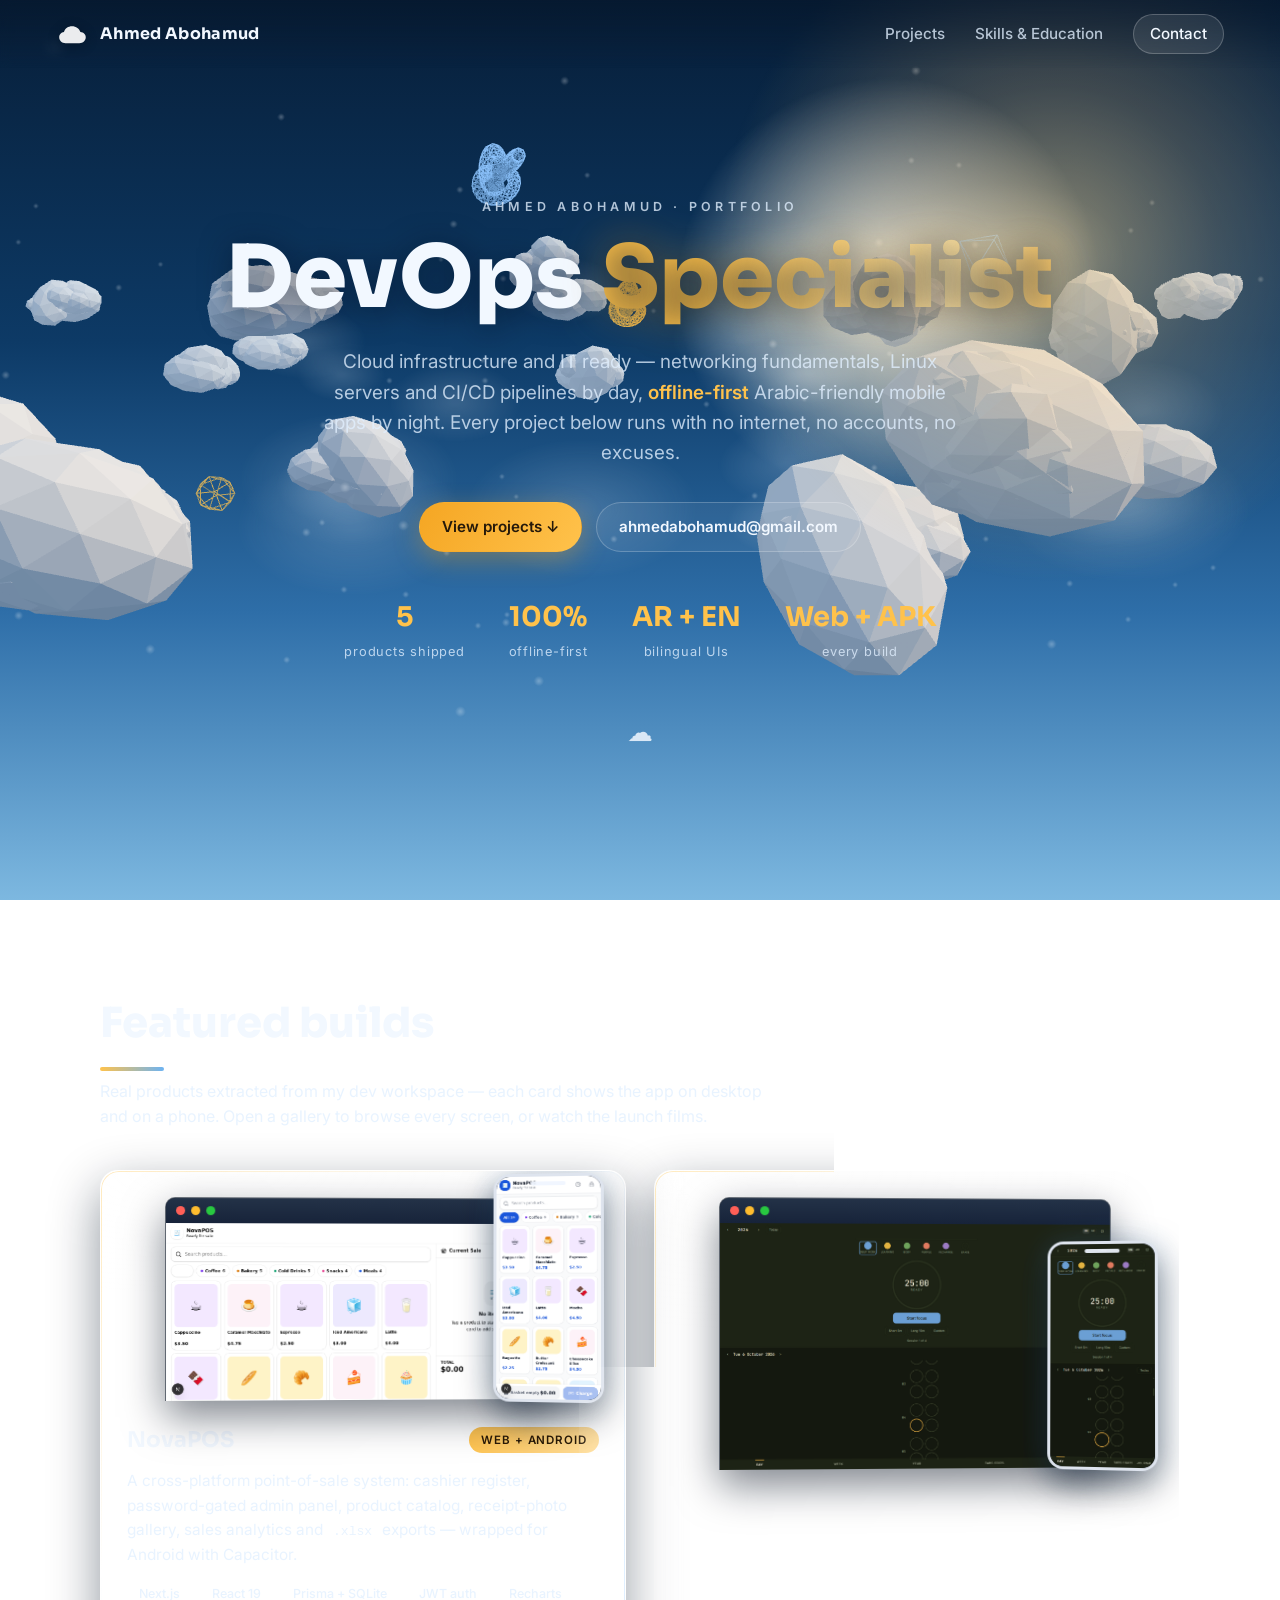
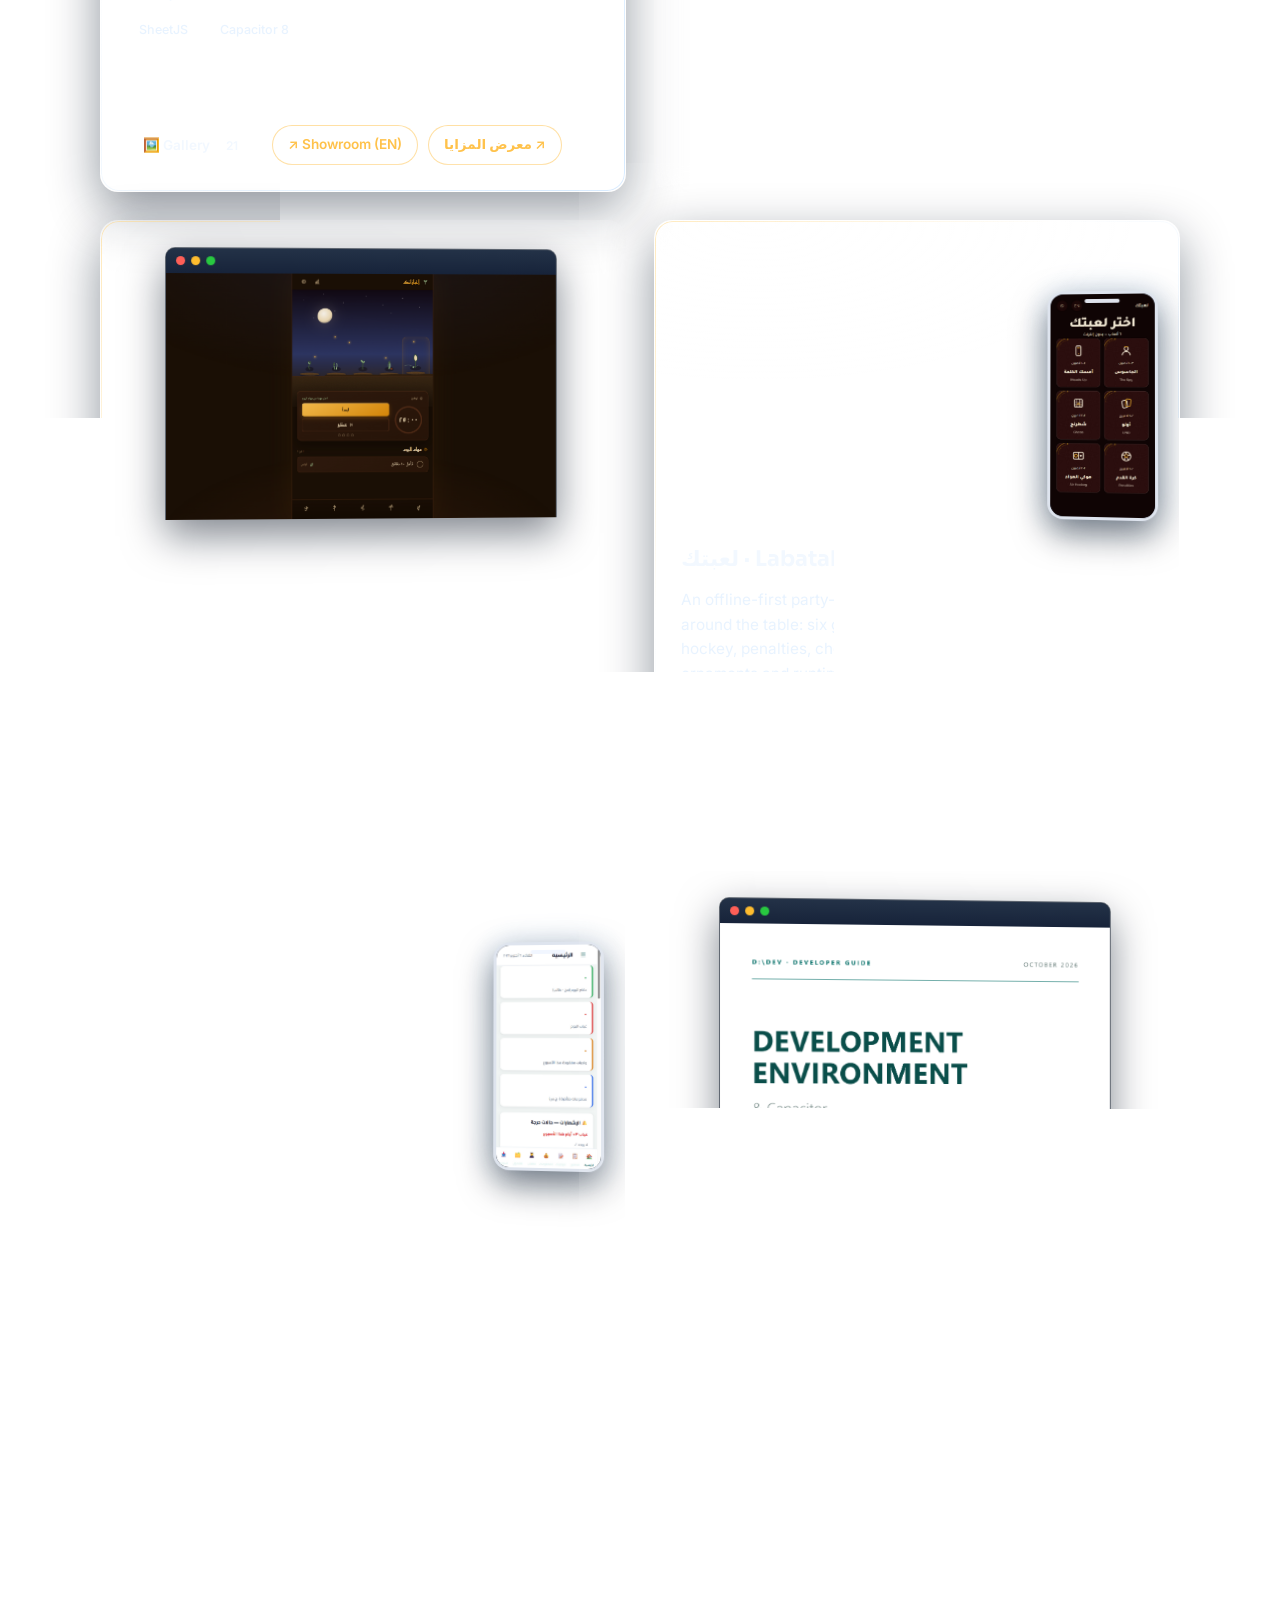
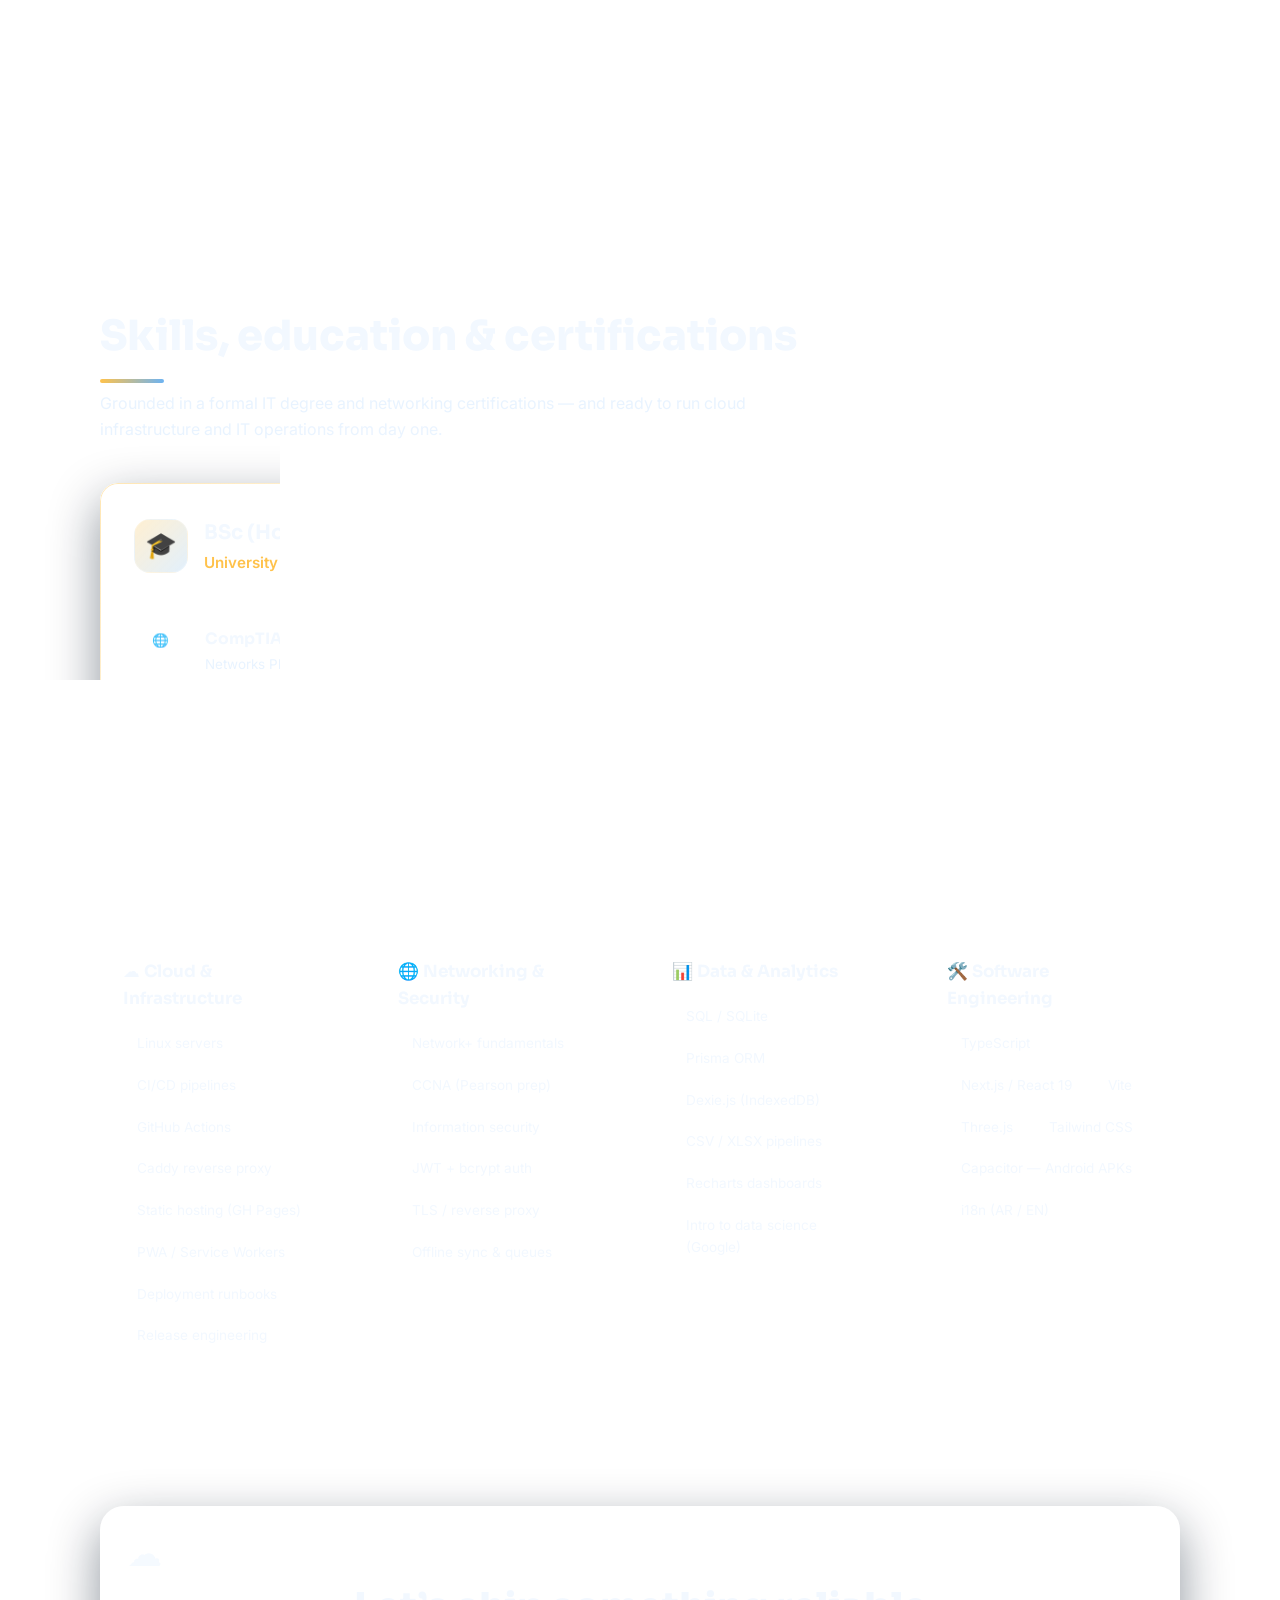
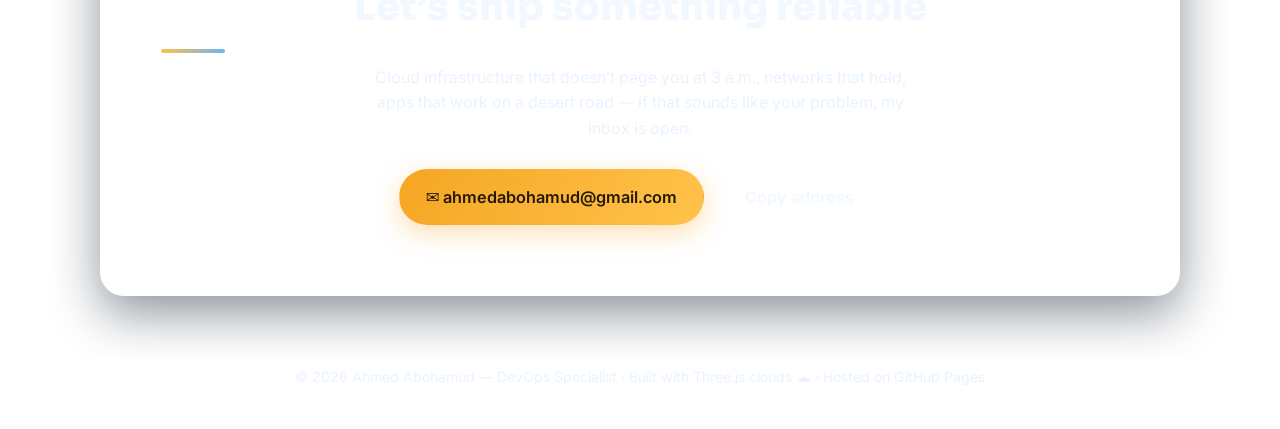
==== index.html @ 507e71bd "First upload" ====
<!DOCTYPE html>
<html lang="en">
<head>
  <meta charset="UTF-8" />
  <meta name="viewport" content="width=device-width, initial-scale=1.0" />
  <title>Ahmed Abohamud — DevOps Specialist</title>
  <meta name="description" content="Portfolio of Ahmed Abohamud, DevOps Specialist — cloud-ready platforms, CI/CD, and offline-first Arabic-friendly mobile apps." />
  <meta name="theme-color" content="#0d3a66" />
  <link rel="preconnect" href="https://fonts.googleapis.com" />
  <link rel="preconnect" href="https://fonts.gstatic.com" crossorigin />
  <link href="https://fonts.googleapis.com/css2?family=Sora:wght@400;600;700;800&family=Inter:wght@400;500;600&display=swap" rel="stylesheet" />
  <link rel="stylesheet" href="./css/style.css" />
  <link rel="icon" href="data:image/svg+xml,<svg xmlns='http://www.w3.org/2000/svg' viewBox='0 0 100 100'><text y='.9em' font-size='90'>☁️</text></svg>" />
</head>
<body>
  <canvas id="sky" aria-hidden="true"></canvas>
  <div class="sun" aria-hidden="true"></div>

  <header class="nav">
    <a class="brand" href="#top">
      <svg class="brand-cloud" viewBox="0 0 64 40" aria-hidden="true"><path d="M18 36c-7 0-12-4.5-12-11 0-5.5 4-9.5 9-10C17 8 23 4 30 4c8 0 14 5 16 11 6 .5 10 4.5 10 10 0 6.5-5 11-12 11z"/></svg>
      <span>Ahmed&nbsp;Abohamud</span>
    </a>
    <nav class="nav-links">
      <a href="#projects">Projects</a>
      <a href="#skills">Skills &amp; Education</a>
      <a href="#contact" class="nav-cta">Contact</a>
    </nav>
  </header>

  <main id="top">
    <!-- ============ HERO ============ -->
    <section class="hero">
      <p class="eyebrow reveal">AHMED ABOHAMUD · PORTFOLIO</p>
      <h1 class="reveal">DevOps <span class="grad">Specialist</span></h1>
      <p class="tagline reveal">
        Cloud infrastructure and IT ready — networking fundamentals, Linux servers and CI/CD
        pipelines by day, <em>offline-first</em> Arabic-friendly mobile apps by night.
        Every project below runs with no internet, no accounts, no excuses.
      </p>
      <div class="hero-ctas reveal">
        <a class="btn primary" href="#projects">View projects ↓</a>
        <a class="btn ghost" href="mailto:ahmedabohamud@gmail.com">ahmedabohamud@gmail.com</a>
      </div>
      <ul class="hero-stats reveal">
        <li><strong>5</strong><span>products shipped</span></li>
        <li><strong>100%</strong><span>offline-first</span></li>
        <li><strong>AR + EN</strong><span>bilingual UIs</span></li>
        <li><strong>Web + APK</strong><span>every build</span></li>
      </ul>
      <div class="scroll-hint" aria-hidden="true">☁</div>
    </section>

    <!-- ============ PROJECTS ============ -->
    <section id="projects" class="section">
      <h2 class="reveal">Featured builds</h2>
      <p class="section-sub reveal">Real products extracted from my dev workspace — each card shows the app
        on desktop and on a phone. Open a gallery to browse every screen, or watch the launch films.</p>

      <div class="grid">

        <!-- NovaPOS -->
        <article class="card reveal" id="novapos">
          <div class="device-duo">
            <figure class="device browser">
              <span class="device-bar"><i></i><i></i><i></i></span>
              <img src="./media/shots/novapos/01-pos-initial.png" alt="NovaPOS cashier register on desktop" loading="lazy" />
            </figure>
            <figure class="device phone">
              <img src="./media/shots/novapos/14-mobile-pos.png" alt="NovaPOS on a phone" loading="lazy" />
            </figure>
          </div>
          <div class="card-body">
            <div class="card-head">
              <h3>NovaPOS</h3>
              <span class="badge">Web + Android</span>
            </div>
            <p class="card-desc">A cross-platform point-of-sale system: cashier register, password-gated admin panel,
              product catalog, receipt-photo gallery, sales analytics and <code>.xlsx</code> exports — wrapped for Android
              with Capacitor.</p>
            <ul class="tags">
              <li>Next.js</li><li>React 19</li><li>Prisma + SQLite</li><li>JWT auth</li><li>Recharts</li><li>SheetJS</li><li>Capacitor 8</li>
            </ul>
            <div class="card-actions">
              <button class="btn small" type="button" data-gallery="novapos">🖼️ Gallery <span class="count">21</span></button>
              <a class="btn small accent" href="./media/launches/novapos-showroom/NovaPOS-Showroom.html" target="_blank" rel="noopener">↗ Showroom (EN)</a>
              <a class="btn small accent" href="./media/launches/novapos-showroom/NovaPOS-Showroom-AR.html" target="_blank" rel="noopener" dir="rtl">↗ معرض المزايا</a>
            </div>
          </div>
        </article>

        <!-- Chromaflow -->
        <article class="card reveal" id="chromaflow">
          <div class="device-duo">
            <figure class="device browser">
              <span class="device-bar"><i></i><i></i><i></i></span>
              <img src="./media/shots/chromaflow/desktop.png" alt="Chromaflow year canvas on desktop" loading="lazy" />
            </figure>
            <figure class="device phone">
              <img src="./media/shots/chromaflow/mobile.png" alt="Chromaflow on a phone" loading="lazy" />
            </figure>
          </div>
          <div class="card-body">
            <div class="card-head">
              <h3>Chromaflow</h3>
              <span class="badge">Offline PWA + APK</span>
            </div>
            <p class="card-desc">Your year is a canvas: every quarter-hour is a paintable circle, painted through
              Pomodoro focus sessions or drag-brushing in five life-domain colors. Journal with photos, offline
              analytics, Arabic RTL, fully installable.</p>
            <ul class="tags">
              <li>Next.js 14</li><li>TypeScript</li><li>Zustand</li><li>Dexie.js</li><li>next-pwa</li><li>Recharts</li><li>Framer Motion</li>
            </ul>
            <div class="card-actions">
              <button class="btn small" type="button" data-gallery="chromaflow">🖼️ Gallery <span class="count">9</span></button>
              <button class="btn small accent" type="button" data-video="./media/videos/chromaflow-launch.mp4">▶ Launch film</button>
              <button class="btn small accent" type="button" data-video="./media/videos/chromaflow-launch-ar.mp4" dir="rtl">▶ فيلم الإطلاق</button>
            </div>
          </div>
        </article>

        <!-- Enjazatec -->
        <article class="card reveal" id="enjazatec">
          <div class="device-duo">
            <figure class="device browser">
              <span class="device-bar"><i></i><i></i><i></i></span>
              <img src="./media/shots/enjazatec-app/desktop.png" alt="Enjazatec habit garden on desktop" loading="lazy" />
            </figure>
            <figure class="device phone">
              <img src="./media/shots/enjazatec-app/mobile.png" alt="Enjazatec habit garden on a phone" loading="lazy" />
            </figure>
          </div>
          <div class="card-body">
            <div class="card-head">
              <h3>إنجازاتك · Enjazatec</h3>
              <span class="badge">Arabic-first</span>
            </div>
            <p class="card-desc">An Arabic habit garden: every task you finish waters one of five plants — lotus, palm,
              neem, wheat, jasmine. Ships with a Pomodoro focus timer, a private finance ledger, and a cinematic
              HTML5 canvas launch page (playable below).</p>
            <ul class="tags">
              <li>Vite</li><li>TypeScript</li><li>Canvas 2D</li><li>Capacitor</li><li>RTL typography</li>
            </ul>
            <div class="card-actions">
              <button class="btn small" type="button" data-gallery="enjazatec">🖼️ Gallery <span class="count">7</span></button>
              <a class="btn small accent" href="./media/launches/enjazatec/index.html" target="_blank" rel="noopener">↗ Live launch page</a>
            </div>
          </div>
        </article>

        <!-- Labatak -->
        <article class="card reveal" id="labatak">
          <div class="device-duo">
            <figure class="device browser">
              <span class="device-bar"><i></i><i></i><i></i></span>
              <img src="./media/shots/labatak/desktop.png" alt="Labatak party games on desktop" loading="lazy" />
            </figure>
            <figure class="device phone">
              <img src="./media/shots/labatak/mobile.png" alt="Labatak party games on a phone" loading="lazy" />
            </figure>
          </div>
          <div class="card-body">
            <div class="card-head">
              <h3>لعبتك · Labatak</h3>
              <span class="badge">Zero network calls</span>
            </div>
            <p class="card-desc">An offline-first party-games collection for one device passed around the table:
              six games — UNO, word questions, the spy, air hockey, penalties, chess — with four themes,
              hand-drawn SVG ornaments and runtime-synthesized sound effects.</p>
            <ul class="tags">
              <li>Vite</li><li>Strict TypeScript</li><li>Howler.js</li><li>i18next</li><li>@capacitor/motion</li>
            </ul>
            <div class="card-actions">
              <button class="btn small" type="button" data-gallery="labatak">🖼️ Gallery <span class="count">2</span></button>
            </div>
          </div>
        </article>

        <!-- School system -->
        <article class="card reveal" id="school">
          <div class="device-duo">
            <figure class="device browser">
              <span class="device-bar"><i></i><i></i><i></i></span>
              <img src="./media/shots/school/desktop.png" alt="School management dashboard on desktop" loading="lazy" />
            </figure>
            <figure class="device phone">
              <img src="./media/shots/school/mobile.png" alt="School management dashboard on a phone" loading="lazy" />
            </figure>
          </div>
          <div class="card-body">
            <div class="card-head">
              <h3>School Management System</h3>
              <span class="badge">Serves a real school</span>
            </div>
            <p class="card-desc">A fully offline Arabic school system for Hussein Abohamud Educational Foundation
              (Kassala, Sudan): 24 classrooms, students, attendance grids, homework tracking, payments and
              CSV import/export — in Arabic RTL, packaged for mobile.</p>
            <ul class="tags">
              <li>Express</li><li>better-sqlite3</li><li>Vanilla JS</li><li>RTL UI</li><li>CSV pipelines</li><li>Capacitor</li>
            </ul>
            <div class="card-actions">
              <button class="btn small" type="button" data-gallery="school">🖼️ Gallery <span class="count">2</span></button>
            </div>
          </div>
        </article>

        <!-- DEV Guide -->
        <article class="card reveal doc-card" id="devguide">
          <div class="device-duo single">
            <figure class="device browser">
              <span class="device-bar"><i></i><i></i><i></i></span>
              <img src="./media/shots/devguide/preview.png" alt="DEV guide document preview" loading="lazy" />
            </figure>
          </div>
          <div class="card-body">
            <div class="card-head">
              <h3>D:\DEV Engineering Guide</h3>
              <span class="badge">Docs</span>
            </div>
            <p class="card-desc">The runbook behind every project above: dev-environment setup, Capacitor Android
              build pipeline, Caddy reverse-proxy deployment, and PWA hosting — written as a printable HTML
              document and PDF.</p>
            <ul class="tags">
              <li>Technical writing</li><li>Runbooks</li><li>HTML</li><li>PDF</li><li>Caddy</li>
            </ul>
            <div class="card-actions">
              <a class="btn small" href="./media/docs/DEV-GUIDE.html" target="_blank" rel="noopener">↗ Read the guide</a>
              <a class="btn small" href="./media/docs/DEV-GUIDE.pdf" download>⬇ PDF</a>
            </div>
          </div>
        </article>

      </div>
    </section>

    <!-- ============ SKILLS & EDUCATION ============ -->
    <section id="skills" class="section">
      <h2 class="reveal">Skills, education &amp; certifications</h2>
      <p class="section-sub reveal">Grounded in a formal IT degree and networking certifications —
        and ready to run cloud infrastructure and IT operations from day one.</p>

      <div class="edu-card reveal">
        <div class="edu-head">
          <span class="edu-icon">🎓</span>
          <div>
            <h3>BSc (Honours) — Information Technology</h3>
            <p>University of Khartoum</p>
          </div>
        </div>
        <ul class="cert-list">
          <li>
            <span class="cert-icon">🌐</span>
            <div><strong>CompTIA Network+</strong><span>Networks Plus — networking fundamentals, protocols, and troubleshooting</span></div>
          </li>
          <li>
            <span class="cert-icon">🧭</span>
            <div><strong>CCNA — Preparation Programme</strong><span>Pearson — routing &amp; switching, IP services, and security fundamentals</span></div>
          </li>
          <li>
            <span class="cert-icon">🔐</span>
            <div><strong>Information Security</strong><span>Security principles, threat awareness, and secure practices</span></div>
          </li>
          <li>
            <span class="cert-icon">📊</span>
            <div><strong>Google — Introduction to Data Science</strong><span>Data analysis foundations for infrastructure and ops decisions</span></div>
          </li>
        </ul>
      </div>

      <div class="stack-groups">
        <div class="stack-group reveal">
          <h3>☁️ Cloud &amp; Infrastructure</h3>
          <ul><li>Linux servers</li><li>CI/CD pipelines</li><li>GitHub Actions</li><li>Caddy reverse proxy</li><li>Static hosting (GH Pages)</li><li>PWA / Service Workers</li><li>Deployment runbooks</li><li>Release engineering</li></ul>
        </div>
        <div class="stack-group reveal">
          <h3>🌐 Networking &amp; Security</h3>
          <ul><li>Network+ fundamentals</li><li>CCNA (Pearson prep)</li><li>Information security</li><li>JWT + bcrypt auth</li><li>TLS / reverse proxy</li><li>Offline sync &amp; queues</li></ul>
        </div>
        <div class="stack-group reveal">
          <h3>📊 Data &amp; Analytics</h3>
          <ul><li>SQL / SQLite</li><li>Prisma ORM</li><li>Dexie.js (IndexedDB)</li><li>CSV / XLSX pipelines</li><li>Recharts dashboards</li><li>Intro to data science (Google)</li></ul>
        </div>
        <div class="stack-group reveal">
          <h3>🛠️ Software Engineering</h3>
          <ul><li>TypeScript</li><li>Next.js / React 19</li><li>Vite</li><li>Three.js</li><li>Tailwind CSS</li><li>Capacitor — Android APKs</li><li>i18n (AR / EN)</li></ul>
        </div>
      </div>
    </section>

    <!-- ============ CONTACT ============ -->
    <section id="contact" class="section">
      <div class="contact-card reveal">
        <div class="cloud-float" aria-hidden="true">☁️</div>
        <h2>Let’s ship something reliable</h2>
        <p>Cloud infrastructure that doesn’t page you at 3 a.m., networks that hold, apps that work
           on a desert road — if that sounds like your problem, my inbox is open.</p>
        <div class="contact-actions">
          <a class="btn primary big" href="mailto:ahmedabohamud@gmail.com?subject=Hello%20Ahmed">✉️ ahmedabohamud@gmail.com</a>
          <button class="btn ghost big" type="button" id="copy-email" data-email="ahmedabohamud@gmail.com">Copy address</button>
        </div>
      </div>
    </section>
  </main>

  <footer class="footer">
    <p>© 2026 Ahmed Abohamud — DevOps Specialist · Built with Three.js clouds ☁ · Hosted on GitHub Pages</p>
  </footer>

  <!-- ============ LIGHTBOX ============ -->
  <div class="lightbox" id="lightbox" hidden role="dialog" aria-modal="true" aria-label="Screenshot gallery">
    <button class="lb-close" type="button" aria-label="Close">✕</button>
    <button class="lb-prev" type="button" aria-label="Previous screenshot">‹</button>
    <figure class="lb-stage">
      <img id="lb-img" alt="" />
      <figcaption><span id="lb-cap"></span><span id="lb-count"></span></figcaption>
    </figure>
    <button class="lb-next" type="button" aria-label="Next screenshot">›</button>
  </div>

  <!-- ============ VIDEO MODAL ============ -->
  <div class="video-modal" id="video-modal" hidden role="dialog" aria-modal="true" aria-label="Launch film">
    <button class="vm-close" type="button" aria-label="Close">✕</button>
    <video id="vm-player" controls playsinline></video>
  </div>

  <div class="toast" id="toast" hidden>Copied ✓</div>

  <script type="module" src="./js/main.js"></script>
</body>
</html>
---- css/style.css ----
/* ============================================================
   Ahmed Abohamud — DevOps Specialist · cloud theme
   Sky gradient + Three.js canvas (js/clouds.js) behind content
   ============================================================ */

:root {
  --sky-top: #071e38;
  --sky-mid: #0d3a66;
  --sky-low: #2e6ea8;
  --sky-horizon: #7db8e0;
  --ink: #f2f8ff;
  --ink-dim: rgba(226, 240, 255, 0.78);
  --glass: rgba(255, 255, 255, 0.09);
  --glass-strong: rgba(255, 255, 255, 0.14);
  --line: rgba(255, 255, 255, 0.22);
  --gold: #ffc24b;
  --gold-deep: #f5a623;
  --blue: #6db3f2;
  --radius: 18px;
  --shadow: 0 18px 50px rgba(4, 18, 36, 0.45);
  --font-head: "Sora", "Segoe UI", system-ui, sans-serif;
  --font-body: "Inter", "Segoe UI", system-ui, sans-serif;
}

* { box-sizing: border-box; }
html { scroll-behavior: smooth; }

body {
  margin: 0;
  font-family: var(--font-body);
  color: var(--ink);
  background:
    linear-gradient(180deg,
      var(--sky-top) 0%,
      var(--sky-mid) 38%,
      var(--sky-low) 68%,
      var(--sky-horizon) 100%);
  background-attachment: fixed;
  line-height: 1.6;
  overflow-x: hidden;
}

/* Fixed Three.js cloud canvas behind everything */
#sky {
  position: fixed;
  inset: 0;
  width: 100vw;
  height: 100vh;
  z-index: 0;
  pointer-events: none;
}

/* Soft CSS sun glow, top right */
.sun {
  position: fixed;
  top: -12vh;
  right: -10vw;
  width: 55vw;
  height: 55vw;
  z-index: 0;
  pointer-events: none;
  background: radial-gradient(circle,
    rgba(255, 214, 140, 0.5) 0%,
    rgba(255, 200, 120, 0.22) 32%,
    rgba(255, 200, 120, 0) 68%);
}

main, .nav, .footer { position: relative; z-index: 1; }

/* ============ NAV ============ */
.nav {
  position: fixed;
  top: 0; left: 0; right: 0;
  display: flex;
  align-items: center;
  justify-content: space-between;
  padding: 14px clamp(18px, 5vw, 56px);
  background: linear-gradient(180deg, rgba(6, 22, 42, 0.55), rgba(6, 22, 42, 0));
  backdrop-filter: blur(6px);
  z-index: 20;
}
.brand {
  display: flex;
  align-items: center;
  gap: 10px;
  color: var(--ink);
  text-decoration: none;
  font-family: var(--font-head);
  font-weight: 700;
  letter-spacing: 0.02em;
}
.brand-cloud { width: 34px; fill: rgba(255,255,255,0.92); filter: drop-shadow(0 2px 6px rgba(0,0,0,0.3)); }
.nav-links { display: flex; gap: clamp(14px, 3vw, 30px); align-items: center; }
.nav-links a {
  color: var(--ink-dim);
  text-decoration: none;
  font-weight: 500;
  font-size: 0.95rem;
  transition: color 0.2s;
}
.nav-links a:hover { color: #fff; }
.nav-cta {
  border: 1px solid var(--line);
  border-radius: 999px;
  padding: 7px 16px !important;
  color: var(--ink) !important;
  background: var(--glass);
}
.nav-cta:hover { background: var(--glass-strong); }

/* ============ HERO ============ */
.hero {
  min-height: 100svh;
  display: flex;
  flex-direction: column;
  justify-content: center;
  align-items: center;
  text-align: center;
  padding: 110px clamp(18px, 6vw, 60px) 60px;
  gap: 10px;
}
.eyebrow {
  letter-spacing: 0.34em;
  font-size: 0.78rem;
  font-weight: 600;
  color: var(--ink-dim);
  margin: 0 0 6px;
}
.hero h1 {
  font-family: var(--font-head);
  font-size: clamp(2.6rem, 7.5vw, 5.4rem);
  line-height: 1.05;
  margin: 0;
  font-weight: 800;
  text-shadow: 0 4px 30px rgba(3, 16, 34, 0.55);
}
.hero h1 .grad {
  background: linear-gradient(92deg, var(--gold) 10%, #ffe3a1 35%, var(--gold-deep) 60%, #ffd57e 85%);
  background-size: 220% 100%;
  -webkit-background-clip: text;
  background-clip: text;
  color: transparent;
  animation: shimmer 6s ease-in-out infinite;
  filter: drop-shadow(0 0 22px rgba(255, 194, 75, 0.35));
}
@keyframes shimmer {
  0%, 100% { background-position: 0% 50%; }
  50% { background-position: 100% 50%; }
}
.tagline {
  max-width: 640px;
  font-size: clamp(1rem, 2vw, 1.18rem);
  color: var(--ink-dim);
  margin: 14px 0 6px;
}
.tagline em { color: var(--gold); font-style: normal; font-weight: 600; }

.hero-ctas { display: flex; gap: 14px; flex-wrap: wrap; justify-content: center; margin-top: 18px; }

.btn {
  display: inline-flex;
  align-items: center;
  gap: 8px;
  font-family: var(--font-body);
  font-weight: 600;
  font-size: 0.95rem;
  padding: 12px 22px;
  border-radius: 999px;
  border: 1px solid var(--line);
  cursor: pointer;
  text-decoration: none;
  transition: transform 0.15s, box-shadow 0.2s, background 0.2s;
  color: var(--ink);
  background: var(--glass);
}
.btn:hover { transform: translateY(-2px); background: var(--glass-strong); }
.btn.primary {
  background: linear-gradient(120deg, var(--gold-deep), var(--gold));
  border-color: transparent;
  color: #25190a;
  box-shadow: 0 8px 26px rgba(245, 166, 35, 0.35);
}
.btn.primary:hover { box-shadow: 0 12px 34px rgba(245, 166, 35, 0.5); }
.btn.ghost { background: rgba(255, 255, 255, 0.06); }
.btn.small { padding: 8px 15px; font-size: 0.85rem; }
.btn.big { padding: 14px 26px; font-size: 1.02rem; }
.btn.accent { border-color: rgba(255, 194, 75, 0.5); color: var(--gold); }
.btn .count {
  background: rgba(255, 255, 255, 0.16);
  border-radius: 999px;
  padding: 1px 8px;
  font-size: 0.75rem;
}

.hero-stats {
  display: flex;
  gap: clamp(16px, 4vw, 44px);
  list-style: none;
  padding: 0;
  margin: 34px 0 0;
  flex-wrap: wrap;
  justify-content: center;
}
.hero-stats li { display: flex; flex-direction: column; align-items: center; gap: 2px; }
.hero-stats strong {
  font-family: var(--font-head);
  font-size: clamp(1.25rem, 3vw, 1.7rem);
  color: var(--gold);
}
.hero-stats span { font-size: 0.8rem; color: var(--ink-dim); letter-spacing: 0.06em; }

.scroll-hint {
  margin-top: 40px;
  font-size: 1.6rem;
  animation: bob 2.4s ease-in-out infinite;
  opacity: 0.85;
}
@keyframes bob { 0%, 100% { transform: translateY(0); } 50% { transform: translateY(-10px); } }

/* ============ SECTIONS ============ */
.section {
  padding: 90px clamp(18px, 6vw, 60px) 40px;
  max-width: 1200px;
  margin: 0 auto;
}
.section h2 {
  font-family: var(--font-head);
  font-size: clamp(1.8rem, 4vw, 2.6rem);
  margin: 0 0 8px;
  font-weight: 800;
}
.section h2::after {
  content: "";
  display: block;
  width: 64px;
  height: 4px;
  margin-top: 10px;
  border-radius: 999px;
  background: linear-gradient(90deg, var(--gold), var(--blue));
}
.section-sub { color: var(--ink-dim); max-width: 680px; margin: 0 0 40px; }

/* ============ EDUCATION & CERTIFICATIONS ============ */
.edu-card {
  position: relative;
  background: var(--glass);
  border-radius: var(--radius);
  padding: clamp(22px, 4vw, 34px);
  box-shadow: var(--shadow);
  backdrop-filter: blur(12px);
  margin-bottom: 26px;
  overflow: hidden;
}
.edu-card::before {
  content: "";
  position: absolute;
  inset: 0;
  border-radius: var(--radius);
  padding: 1px;
  background: linear-gradient(135deg, rgba(255, 214, 130, 0.6), rgba(255, 255, 255, 0.12) 40%, rgba(139, 197, 255, 0.45));
  -webkit-mask: linear-gradient(#000 0 0) content-box, linear-gradient(#000 0 0);
  -webkit-mask-composite: xor;
  mask-composite: exclude;
  pointer-events: none;
}
.edu-head {
  display: flex;
  align-items: center;
  gap: 16px;
  padding-bottom: 18px;
  margin-bottom: 18px;
  border-bottom: 1px solid var(--line);
}
.edu-icon {
  display: grid;
  place-items: center;
  width: 54px; height: 54px;
  font-size: 1.6rem;
  border-radius: 16px;
  background: linear-gradient(135deg, rgba(255, 194, 75, 0.25), rgba(109, 179, 242, 0.2));
  border: 1px solid var(--line);
  flex-shrink: 0;
}
.edu-head h3 { font-family: var(--font-head); margin: 0; font-size: 1.25rem; }
.edu-head p { margin: 2px 0 0; color: var(--gold); font-weight: 600; font-size: 0.95rem; }
.cert-list { list-style: none; margin: 0; padding: 0; display: grid; grid-template-columns: repeat(auto-fit, minmax(280px, 1fr)); gap: 14px; }
.cert-list li {
  display: flex;
  gap: 14px;
  align-items: flex-start;
  background: rgba(255, 255, 255, 0.06);
  border: 1px solid var(--line);
  border-radius: 14px;
  padding: 14px 16px;
  transition: background 0.2s, transform 0.2s;
}
.cert-list li:hover { background: rgba(255, 255, 255, 0.11); transform: translateY(-2px); }
.cert-icon {
  display: grid;
  place-items: center;
  width: 40px; height: 40px;
  font-size: 1.15rem;
  border-radius: 12px;
  background: rgba(255, 255, 255, 0.08);
  border: 1px solid var(--line);
  flex-shrink: 0;
}
.cert-list strong { display: block; font-family: var(--font-head); font-size: 0.98rem; }
.cert-list span { display: block; color: var(--ink-dim); font-size: 0.84rem; margin-top: 2px; }

/* ============ PROJECT CARDS ============ */
.grid {
  display: grid;
  grid-template-columns: repeat(auto-fit, minmax(min(100%, 460px), 1fr));
  gap: 28px;
}
.card {
  position: relative;
  background: var(--glass);
  border: 1px solid transparent;
  border-radius: var(--radius);
  overflow: hidden;
  box-shadow: var(--shadow);
  backdrop-filter: blur(12px);
  display: flex;
  flex-direction: column;
  transition: transform 0.25s, box-shadow 0.25s;
}
/* gradient hairline border (modern glass look) */
.card::before {
  content: "";
  position: absolute;
  inset: 0;
  border-radius: var(--radius);
  padding: 1px;
  background: linear-gradient(135deg, rgba(255, 214, 130, 0.55), rgba(255, 255, 255, 0.14) 35%, rgba(139, 197, 255, 0.4));
  -webkit-mask: linear-gradient(#000 0 0) content-box, linear-gradient(#000 0 0);
  -webkit-mask-composite: xor;
  mask-composite: exclude;
  pointer-events: none;
}
.card:hover { transform: translateY(-6px); box-shadow: 0 26px 60px rgba(4, 18, 36, 0.55); }

/* Device duo: browser frame + tilted 3D phone frame */
.device-duo {
  position: relative;
  padding: 26px 26px 0;
  perspective: 1100px;
  background:
    radial-gradient(120% 90% at 20% 0%, rgba(255, 255, 255, 0.10), rgba(255, 255, 255, 0) 60%);
  min-height: 230px;
}
.device-duo.single { display: flex; justify-content: center; }

.device { margin: 0; transition: transform 0.35s ease; }
.device img { display: block; width: 100%; }

.device.browser {
  width: 84%;
  margin-inline: auto 8%;
  border-radius: 10px 10px 0 0;
  overflow: hidden;
  border: 1px solid rgba(255, 255, 255, 0.35);
  border-bottom: none;
  box-shadow: 0 16px 40px rgba(3, 14, 30, 0.5);
  background: #0b1626;
  transform: rotateY(3deg);
  transform-origin: left center;
}
.card:hover .device.browser { transform: rotateY(0deg); }
.device-bar {
  display: flex;
  gap: 6px;
  padding: 8px 10px;
  background: linear-gradient(180deg, #233247, #17233a);
}
.device-bar i {
  width: 9px; height: 9px;
  border-radius: 50%;
  background: #ff5f57;
}
.device-bar i:nth-child(2) { background: #febc2e; }
.device-bar i:nth-child(3) { background: #28c840; }

.device.phone {
  position: absolute;
  bottom: -2px;
  inset-inline-end: 4%;
  width: 21%;
  border-radius: 16px;
  border: 3px solid rgba(240, 246, 255, 0.92);
  overflow: hidden;
  box-shadow: 0 14px 34px rgba(3, 14, 30, 0.55), 0 0 30px rgba(109, 179, 242, 0.18);
  background: #0b1626;
  transform: rotateY(-10deg) rotateX(2deg);
  transform-origin: right center;
}
.card:hover .device.phone { transform: rotateY(-2deg) rotateX(0deg); }
.device.phone::before {
  content: "";
  position: absolute;
  top: 5px;
  left: 50%;
  transform: translateX(-50%);
  width: 34%;
  height: 4px;
  border-radius: 999px;
  background: rgba(240, 246, 255, 0.92);
  z-index: 1;
}
.device.phone img { border-radius: 12px; }

.card-body { padding: 22px 26px 26px; display: flex; flex-direction: column; gap: 12px; flex: 1; }
.card-head { display: flex; align-items: center; justify-content: space-between; gap: 12px; flex-wrap: wrap; }
.card-head h3 {
  font-family: var(--font-head);
  font-size: 1.35rem;
  margin: 0;
  font-weight: 700;
}
.badge {
  font-size: 0.72rem;
  font-weight: 600;
  letter-spacing: 0.08em;
  text-transform: uppercase;
  color: #2a1a05;
  background: linear-gradient(120deg, var(--gold), #ffdf9e);
  border-radius: 999px;
  padding: 4px 12px;
  white-space: nowrap;
}
.card-desc { margin: 0; color: var(--ink-dim); font-size: 0.96rem; }
.card-desc code {
  background: rgba(255, 255, 255, 0.12);
  border-radius: 5px;
  padding: 1px 6px;
  font-size: 0.85em;
}
.tags { display: flex; flex-wrap: wrap; gap: 8px; list-style: none; margin: 0; padding: 0; }
.tags li {
  font-size: 0.78rem;
  font-weight: 500;
  color: var(--ink-dim);
  border: 1px solid var(--line);
  background: rgba(255, 255, 255, 0.05);
  border-radius: 999px;
  padding: 3px 11px;
}
.card-actions { display: flex; gap: 10px; flex-wrap: wrap; margin-top: auto; padding-top: 6px; }

/* ============ STACK ============ */
.stack-groups {
  display: grid;
  grid-template-columns: repeat(auto-fit, minmax(230px, 1fr));
  gap: 18px;
}
.stack-group {
  background: var(--glass);
  border: 1px solid var(--line);
  border-radius: var(--radius);
  padding: 22px;
  backdrop-filter: blur(8px);
}
.stack-group h3 { margin: 0 0 14px; font-family: var(--font-head); font-size: 1.05rem; }
.stack-group ul { list-style: none; margin: 0; padding: 0; display: flex; flex-wrap: wrap; gap: 8px; }
.stack-group li {
  font-size: 0.85rem;
  background: rgba(255, 255, 255, 0.08);
  border: 1px solid var(--line);
  border-radius: 999px;
  padding: 5px 13px;
  transition: background 0.2s;
}
.stack-group li:hover { background: rgba(255, 255, 255, 0.16); }

/* ============ CONTACT ============ */
.contact-card {
  position: relative;
  text-align: center;
  background: var(--glass-strong);
  border: 1px solid var(--line);
  border-radius: 24px;
  padding: clamp(40px, 7vw, 70px) clamp(20px, 5vw, 60px);
  box-shadow: var(--shadow);
  backdrop-filter: blur(12px);
  overflow: hidden;
}
.contact-card h2 { font-family: var(--font-head); margin: 0 0 12px; font-size: clamp(1.7rem, 4vw, 2.4rem); }
.contact-card p { color: var(--ink-dim); max-width: 560px; margin: 0 auto 28px; }
.contact-actions { display: flex; gap: 14px; justify-content: center; flex-wrap: wrap; }
.cloud-float {
  position: absolute;
  top: 18px;
  inset-inline-start: 26px;
  font-size: 2.2rem;
  opacity: 0.75;
  animation: bob 3.2s ease-in-out infinite;
}

/* ============ FOOTER ============ */
.footer {
  text-align: center;
  padding: 30px 20px 40px;
  color: var(--ink-dim);
  font-size: 0.88rem;
}
.footer p { margin: 0; }

/* ============ LIGHTBOX ============ */
.lightbox {
  position: fixed;
  inset: 0;
  z-index: 50;
  background: rgba(4, 14, 28, 0.9);
  backdrop-filter: blur(8px);
  display: flex;
  align-items: center;
  justify-content: center;
  padding: 24px;
}
.lightbox[hidden], .video-modal[hidden] { display: none; }
.lb-stage {
  margin: 0;
  max-width: min(1080px, 92vw);
  display: flex;
  flex-direction: column;
  gap: 12px;
  align-items: center;
}
.lb-stage img {
  max-width: 100%;
  max-height: 76vh;
  border-radius: 12px;
  border: 1px solid rgba(255, 255, 255, 0.25);
  box-shadow: 0 30px 80px rgba(0, 0, 0, 0.6);
}
.lb-stage figcaption {
  display: flex;
  justify-content: space-between;
  gap: 20px;
  width: 100%;
  color: var(--ink-dim);
  font-size: 0.9rem;
}
#lb-cap[dir="rtl"] { font-family: var(--font-body); }
.lb-close, .vm-close {
  position: absolute;
  top: 18px;
  inset-inline-end: 22px;
  background: var(--glass);
  border: 1px solid var(--line);
  color: var(--ink);
  width: 42px; height: 42px;
  border-radius: 50%;
  font-size: 1.05rem;
  cursor: pointer;
}
.lb-prev, .lb-next {
  background: var(--glass);
  border: 1px solid var(--line);
  color: var(--ink);
  width: 48px; height: 48px;
  border-radius: 50%;
  font-size: 1.6rem;
  line-height: 1;
  cursor: pointer;
  flex-shrink: 0;
  transition: background 0.2s;
}
.lb-prev:hover, .lb-next:hover, .lb-close:hover, .vm-close:hover { background: var(--glass-strong); }

/* ============ VIDEO MODAL ============ */
.video-modal {
  position: fixed;
  inset: 0;
  z-index: 50;
  background: rgba(4, 14, 28, 0.92);
  backdrop-filter: blur(8px);
  display: flex;
  align-items: center;
  justify-content: center;
  padding: 24px;
}
.video-modal video {
  width: min(920px, 94vw);
  max-height: 80vh;
  border-radius: 14px;
  border: 1px solid rgba(255, 255, 255, 0.25);
  box-shadow: 0 30px 80px rgba(0, 0, 0, 0.6);
  background: #000;
}

/* ============ TOAST ============ */
.toast {
  position: fixed;
  bottom: 28px;
  left: 50%;
  transform: translateX(-50%);
  background: linear-gradient(120deg, var(--gold-deep), var(--gold));
  color: #25190a;
  font-weight: 600;
  border-radius: 999px;
  padding: 10px 22px;
  z-index: 60;
  box-shadow: 0 10px 30px rgba(245, 166, 35, 0.4);
}

/* ============ REVEAL ANIMATION ============ */
.reveal { opacity: 0; transform: translateY(26px); transition: opacity 0.7s ease, transform 0.7s ease; }
.reveal.visible { opacity: 1; transform: none; }
@media (prefers-reduced-motion: reduce) {
  html { scroll-behavior: auto; }
  .reveal { opacity: 1; transform: none; transition: none; }
  .scroll-hint, .cloud-float { animation: none; }
  .hero h1 .grad { animation: none; }
  .card, .btn, .device { transition: none; }
  .device.browser, .device.phone { transform: none; }
}

/* ============ RESPONSIVE ============ */
@media (max-width: 720px) {
  .device.browser { width: 92%; margin-inline: 4% 12%; }
  .device.phone { width: 26%; inset-inline-end: 3%; }
  .nav-links a:not(.nav-cta) { display: none; }
  .grid { grid-template-columns: 1fr; }
}
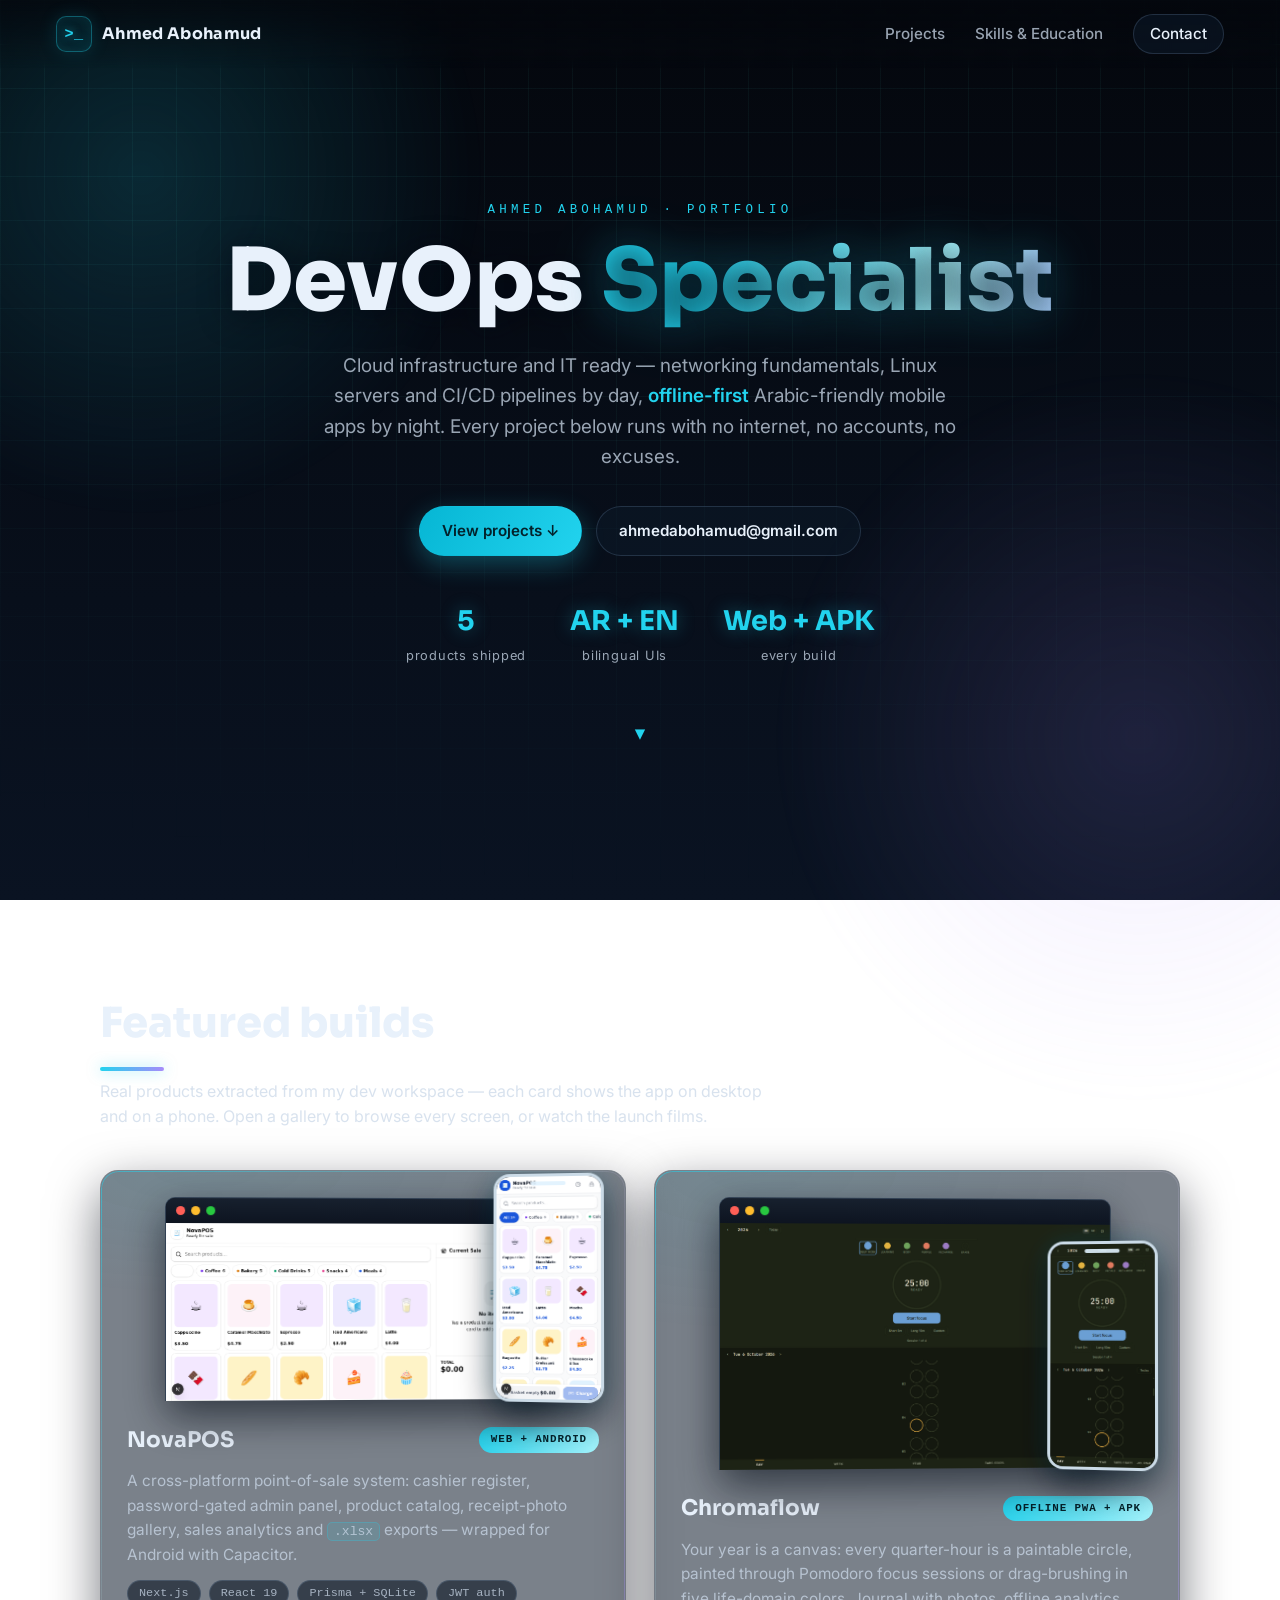
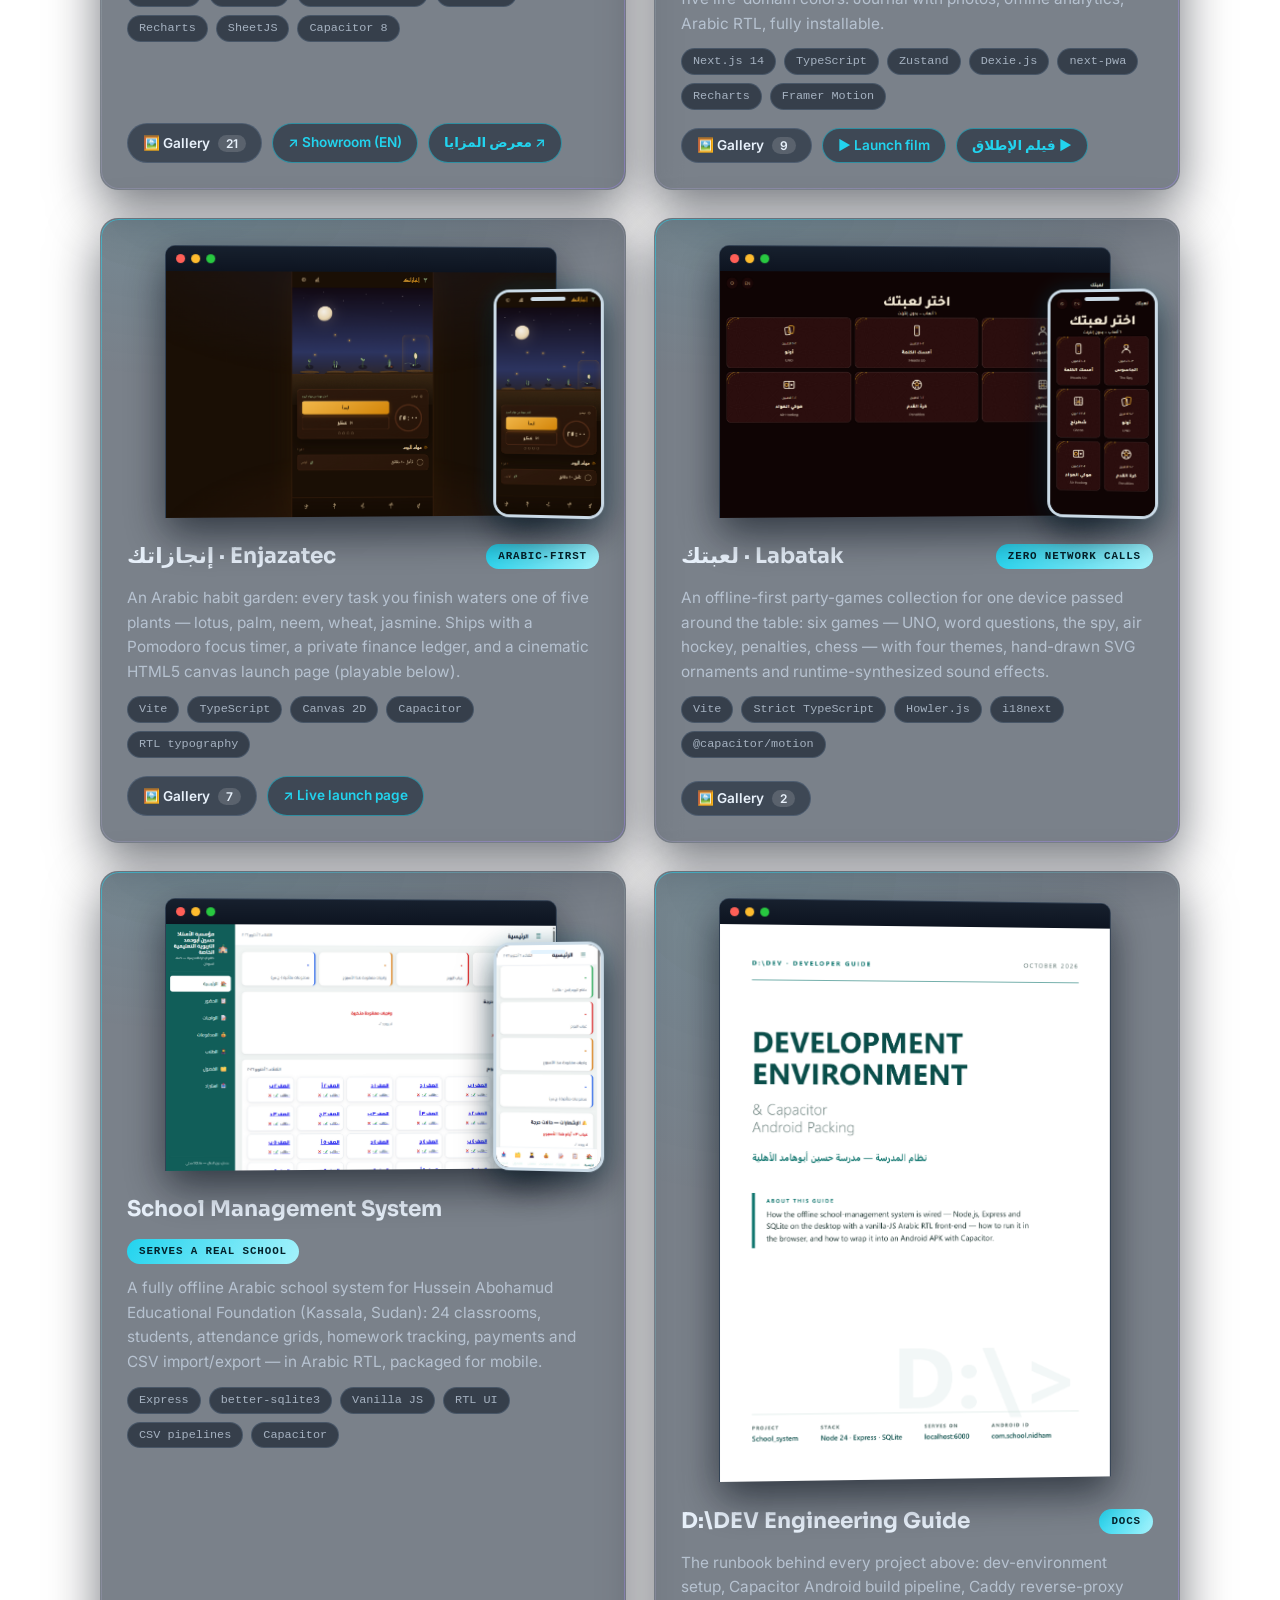
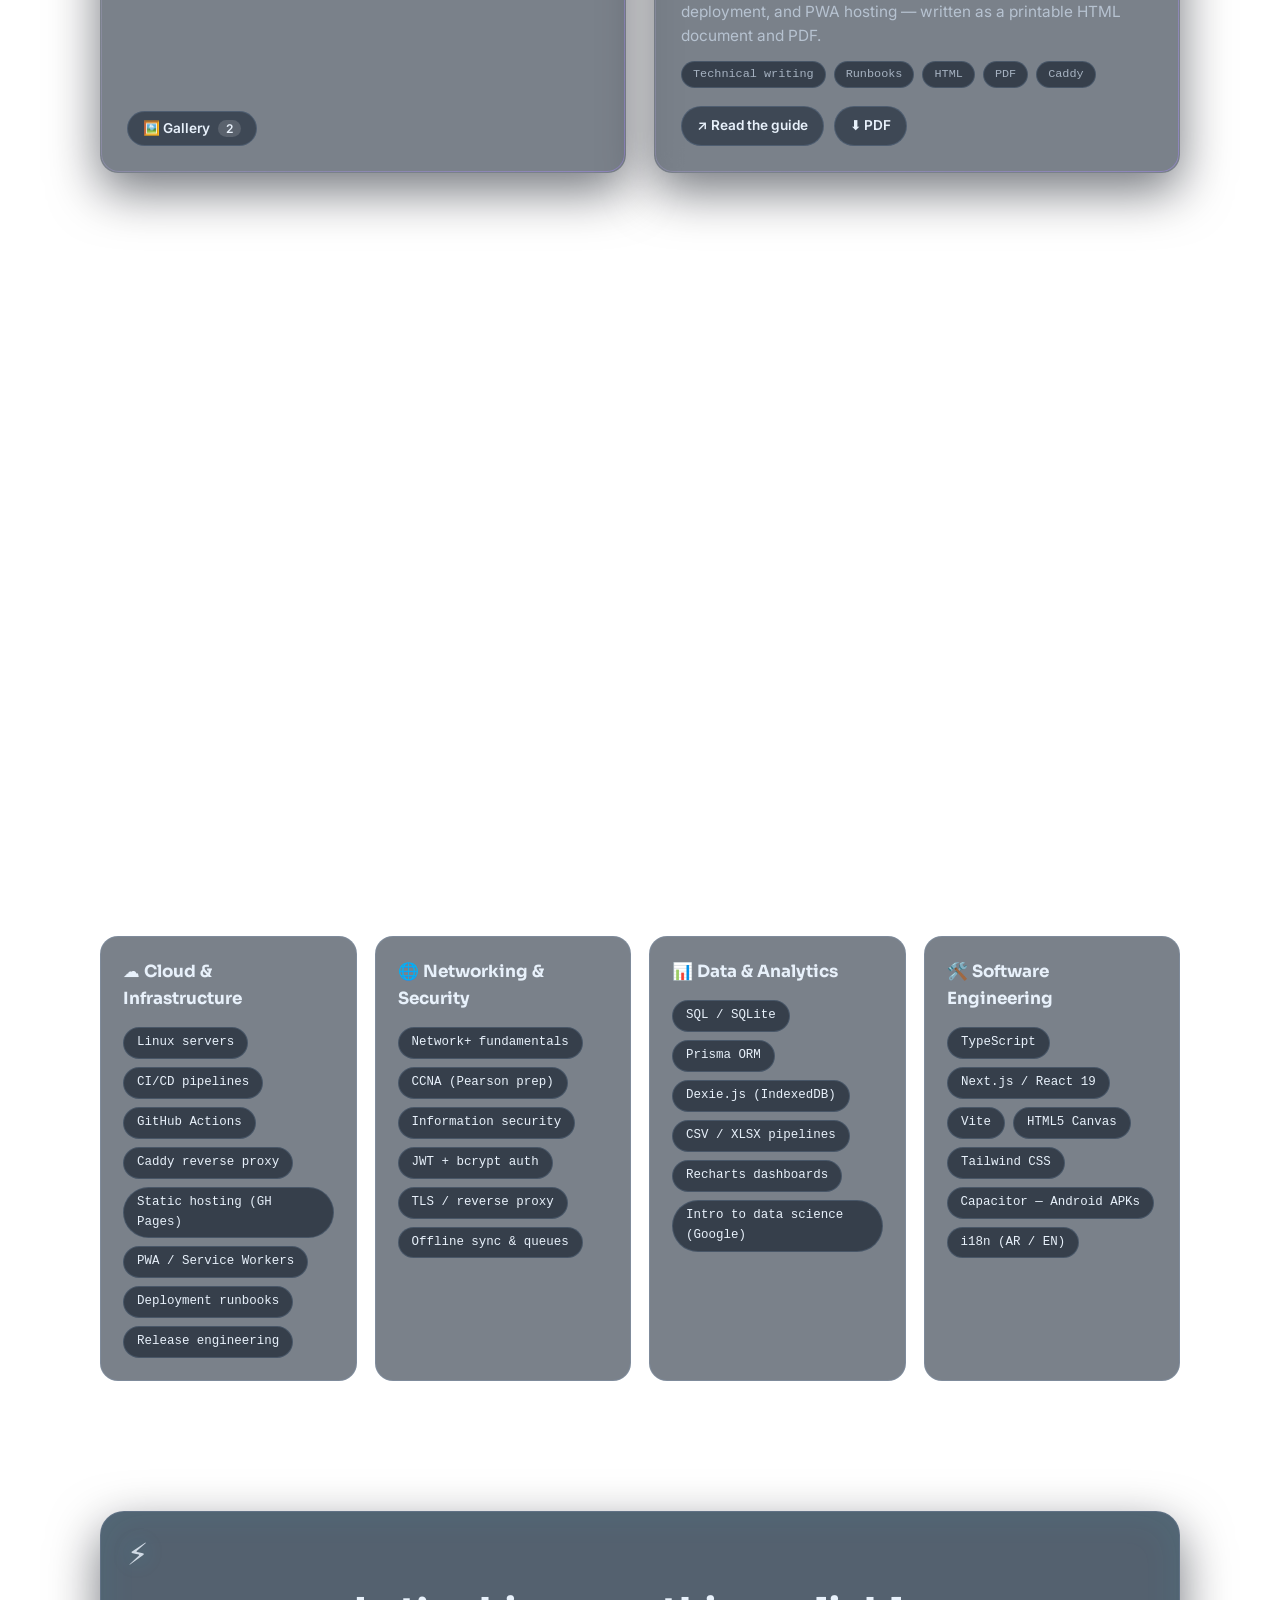
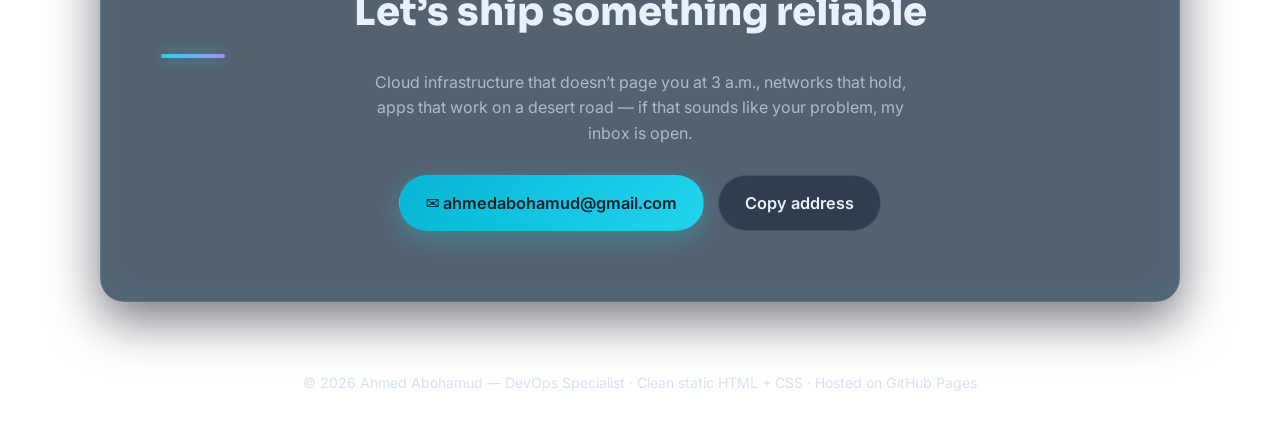
==== commit 9cf3023b: "Theme update" ====
--- a/index.html
+++ b/index.html
@@ -10,15 +10,16 @@
   <link rel="preconnect" href="https://fonts.gstatic.com" crossorigin />
   <link href="https://fonts.googleapis.com/css2?family=Sora:wght@400;600;700;800&family=Inter:wght@400;500;600&display=swap" rel="stylesheet" />
   <link rel="stylesheet" href="./css/style.css" />
-  <link rel="icon" href="data:image/svg+xml,<svg xmlns='http://www.w3.org/2000/svg' viewBox='0 0 100 100'><text y='.9em' font-size='90'>☁️</text></svg>" />
+  <link rel="icon" href="data:image/svg+xml,<svg xmlns='http://www.w3.org/2000/svg' viewBox='0 0 100 100'><text y='.9em' font-size='90'>⚡</text></svg>" />
 </head>
 <body>
-  <canvas id="sky" aria-hidden="true"></canvas>
-  <div class="sun" aria-hidden="true"></div>
+  <div class="bg-grid" aria-hidden="true"></div>
+  <div class="bg-glow g1" aria-hidden="true"></div>
+  <div class="bg-glow g2" aria-hidden="true"></div>
 
   <header class="nav">
     <a class="brand" href="#top">
-      <svg class="brand-cloud" viewBox="0 0 64 40" aria-hidden="true"><path d="M18 36c-7 0-12-4.5-12-11 0-5.5 4-9.5 9-10C17 8 23 4 30 4c8 0 14 5 16 11 6 .5 10 4.5 10 10 0 6.5-5 11-12 11z"/></svg>
+      <span class="brand-mark">&gt;_</span>
       <span>Ahmed&nbsp;Abohamud</span>
     </a>
     <nav class="nav-links">
@@ -44,11 +45,10 @@
       </div>
       <ul class="hero-stats reveal">
         <li><strong>5</strong><span>products shipped</span></li>
-        <li><strong>100%</strong><span>offline-first</span></li>
         <li><strong>AR + EN</strong><span>bilingual UIs</span></li>
         <li><strong>Web + APK</strong><span>every build</span></li>
       </ul>
-      <div class="scroll-hint" aria-hidden="true">☁</div>
+      <div class="scroll-hint" aria-hidden="true">▾</div>
     </section>
 
     <!-- ============ PROJECTS ============ -->
@@ -282,7 +282,7 @@
         </div>
         <div class="stack-group reveal">
           <h3>🛠️ Software Engineering</h3>
-          <ul><li>TypeScript</li><li>Next.js / React 19</li><li>Vite</li><li>Three.js</li><li>Tailwind CSS</li><li>Capacitor — Android APKs</li><li>i18n (AR / EN)</li></ul>
+          <ul><li>TypeScript</li><li>Next.js / React 19</li><li>Vite</li><li>HTML5 Canvas</li><li>Tailwind CSS</li><li>Capacitor — Android APKs</li><li>i18n (AR / EN)</li></ul>
         </div>
       </div>
     </section>
@@ -290,7 +290,7 @@
     <!-- ============ CONTACT ============ -->
     <section id="contact" class="section">
       <div class="contact-card reveal">
-        <div class="cloud-float" aria-hidden="true">☁️</div>
+        <div class="float-ico" aria-hidden="true">⚡</div>
         <h2>Let’s ship something reliable</h2>
         <p>Cloud infrastructure that doesn’t page you at 3 a.m., networks that hold, apps that work
            on a desert road — if that sounds like your problem, my inbox is open.</p>
@@ -303,7 +303,7 @@
   </main>
 
   <footer class="footer">
-    <p>© 2026 Ahmed Abohamud — DevOps Specialist · Built with Three.js clouds ☁ · Hosted on GitHub Pages</p>
+    <p>© 2026 Ahmed Abohamud — DevOps Specialist · Clean static HTML + CSS · Hosted on GitHub Pages</p>
   </footer>
 
   <!-- ============ LIGHTBOX ============ -->
--- a/css/style.css
+++ b/css/style.css
@@ -1,25 +1,25 @@
 /* ============================================================
-   Ahmed Abohamud — DevOps Specialist · cloud theme
-   Sky gradient + Three.js canvas (js/clouds.js) behind content
+   Ahmed Abohamud — DevOps Specialist · tech theme
+   Pure CSS: blueprint grid + glow orbs, cyan/violet accents.
+   No JavaScript frameworks — main.js only wires interactions.
    ============================================================ */
 
 :root {
-  --sky-top: #071e38;
-  --sky-mid: #0d3a66;
-  --sky-low: #2e6ea8;
-  --sky-horizon: #7db8e0;
-  --ink: #f2f8ff;
-  --ink-dim: rgba(226, 240, 255, 0.78);
-  --glass: rgba(255, 255, 255, 0.09);
-  --glass-strong: rgba(255, 255, 255, 0.14);
-  --line: rgba(255, 255, 255, 0.22);
-  --gold: #ffc24b;
-  --gold-deep: #f5a623;
-  --blue: #6db3f2;
+  --bg-0: #04070d;
+  --bg-1: #0a1322;
+  --ink: #e8f1fb;
+  --ink-dim: rgba(203, 216, 232, 0.75);
+  --glass: rgba(13, 27, 42, 0.55);
+  --glass-strong: rgba(18, 36, 56, 0.72);
+  --line: rgba(148, 190, 233, 0.18);
+  --cyan: #22d3ee;
+  --cyan-deep: #06b6d4;
+  --violet: #a78bfa;
   --radius: 18px;
-  --shadow: 0 18px 50px rgba(4, 18, 36, 0.45);
+  --shadow: 0 18px 50px rgba(2, 8, 18, 0.55);
   --font-head: "Sora", "Segoe UI", system-ui, sans-serif;
   --font-body: "Inter", "Segoe UI", system-ui, sans-serif;
+  --font-mono: ui-monospace, "Cascadia Code", Consolas, monospace;
 }
 
 * { box-sizing: border-box; }
@@ -29,41 +29,48 @@
   margin: 0;
   font-family: var(--font-body);
   color: var(--ink);
-  background:
-    linear-gradient(180deg,
-      var(--sky-top) 0%,
-      var(--sky-mid) 38%,
-      var(--sky-low) 68%,
-      var(--sky-horizon) 100%);
+  background: linear-gradient(180deg, var(--bg-0) 0%, var(--bg-1) 100%);
   background-attachment: fixed;
   line-height: 1.6;
   overflow-x: hidden;
 }
 
-/* Fixed Three.js cloud canvas behind everything */
-#sky {
+/* ---- Blueprint grid backdrop (fixed, fades toward the edges) ---- */
+.bg-grid {
   position: fixed;
   inset: 0;
-  width: 100vw;
-  height: 100vh;
   z-index: 0;
   pointer-events: none;
-}
-
-/* Soft CSS sun glow, top right */
-.sun {
+  background-image:
+    linear-gradient(rgba(94, 234, 212, 0.05) 1px, transparent 1px),
+    linear-gradient(90deg, rgba(94, 234, 212, 0.05) 1px, transparent 1px);
+  background-size: 44px 44px;
+  -webkit-mask-image: radial-gradient(120% 100% at 50% 0%, #000 40%, transparent 100%);
+  mask-image: radial-gradient(120% 100% at 50% 0%, #000 40%, transparent 100%);
+}
+
+/* ---- Ambient glow orbs: cyan top-left, violet bottom-right ---- */
+.bg-glow {
   position: fixed;
-  top: -12vh;
-  right: -10vw;
-  width: 55vw;
-  height: 55vw;
   z-index: 0;
   pointer-events: none;
-  background: radial-gradient(circle,
-    rgba(255, 214, 140, 0.5) 0%,
-    rgba(255, 200, 120, 0.22) 32%,
-    rgba(255, 200, 120, 0) 68%);
-}
+  border-radius: 50%;
+  filter: blur(10px);
+}
+.bg-glow.g1 {
+  top: -22vh; left: -18vw;
+  width: 58vw; height: 58vw;
+  background: radial-gradient(circle, rgba(34, 211, 238, 0.16) 0%, rgba(34, 211, 238, 0) 65%);
+  animation: drift1 16s ease-in-out infinite alternate;
+}
+.bg-glow.g2 {
+  bottom: -26vh; right: -20vw;
+  width: 62vw; height: 62vw;
+  background: radial-gradient(circle, rgba(167, 139, 250, 0.14) 0%, rgba(167, 139, 250, 0) 65%);
+  animation: drift2 19s ease-in-out infinite alternate;
+}
+@keyframes drift1 { from { transform: translate(0, 0); } to { transform: translate(6vw, 4vh); } }
+@keyframes drift2 { from { transform: translate(0, 0); } to { transform: translate(-5vw, -5vh); } }
 
 main, .nav, .footer { position: relative; z-index: 1; }
 
@@ -75,7 +82,7 @@
   align-items: center;
   justify-content: space-between;
   padding: 14px clamp(18px, 5vw, 56px);
-  background: linear-gradient(180deg, rgba(6, 22, 42, 0.55), rgba(6, 22, 42, 0));
+  background: linear-gradient(180deg, rgba(4, 7, 13, 0.72), rgba(4, 7, 13, 0));
   backdrop-filter: blur(6px);
   z-index: 20;
 }
@@ -89,7 +96,20 @@
   font-weight: 700;
   letter-spacing: 0.02em;
 }
-.brand-cloud { width: 34px; fill: rgba(255,255,255,0.92); filter: drop-shadow(0 2px 6px rgba(0,0,0,0.3)); }
+.brand-mark {
+  display: grid;
+  place-items: center;
+  width: 36px; height: 36px;
+  border-radius: 10px;
+  font-family: var(--font-mono);
+  font-size: 0.95rem;
+  font-weight: 700;
+  color: var(--cyan);
+  background: rgba(34, 211, 238, 0.08);
+  border: 1px solid rgba(34, 211, 238, 0.35);
+  box-shadow: 0 0 18px rgba(34, 211, 238, 0.15), inset 0 0 12px rgba(34, 211, 238, 0.08);
+  text-shadow: 0 0 8px rgba(34, 211, 238, 0.6);
+}
 .nav-links { display: flex; gap: clamp(14px, 3vw, 30px); align-items: center; }
 .nav-links a {
   color: var(--ink-dim);
@@ -98,7 +118,7 @@
   font-size: 0.95rem;
   transition: color 0.2s;
 }
-.nav-links a:hover { color: #fff; }
+.nav-links a:hover { color: #fff; text-shadow: 0 0 12px rgba(34, 211, 238, 0.5); }
 .nav-cta {
   border: 1px solid var(--line);
   border-radius: 999px;
@@ -120,10 +140,10 @@
   gap: 10px;
 }
 .eyebrow {
+  font-family: var(--font-mono);
   letter-spacing: 0.34em;
   font-size: 0.78rem;
-  font-weight: 600;
-  color: var(--ink-dim);
+  color: var(--cyan);
   margin: 0 0 6px;
 }
 .hero h1 {
@@ -132,16 +152,16 @@
   line-height: 1.05;
   margin: 0;
   font-weight: 800;
-  text-shadow: 0 4px 30px rgba(3, 16, 34, 0.55);
+  text-shadow: 0 4px 30px rgba(2, 8, 18, 0.7);
 }
 .hero h1 .grad {
-  background: linear-gradient(92deg, var(--gold) 10%, #ffe3a1 35%, var(--gold-deep) 60%, #ffd57e 85%);
+  background: linear-gradient(92deg, var(--cyan) 10%, #a5f3fc 35%, var(--violet) 65%, #c4b5fd 90%);
   background-size: 220% 100%;
   -webkit-background-clip: text;
   background-clip: text;
   color: transparent;
   animation: shimmer 6s ease-in-out infinite;
-  filter: drop-shadow(0 0 22px rgba(255, 194, 75, 0.35));
+  filter: drop-shadow(0 0 22px rgba(34, 211, 238, 0.3));
 }
 @keyframes shimmer {
   0%, 100% { background-position: 0% 50%; }
@@ -153,7 +173,7 @@
   color: var(--ink-dim);
   margin: 14px 0 6px;
 }
-.tagline em { color: var(--gold); font-style: normal; font-weight: 600; }
+.tagline em { color: var(--cyan); font-style: normal; font-weight: 600; }
 
 .hero-ctas { display: flex; gap: 14px; flex-wrap: wrap; justify-content: center; margin-top: 18px; }
 
@@ -175,18 +195,18 @@
 }
 .btn:hover { transform: translateY(-2px); background: var(--glass-strong); }
 .btn.primary {
-  background: linear-gradient(120deg, var(--gold-deep), var(--gold));
+  background: linear-gradient(120deg, var(--cyan-deep), var(--cyan));
   border-color: transparent;
-  color: #25190a;
-  box-shadow: 0 8px 26px rgba(245, 166, 35, 0.35);
-}
-.btn.primary:hover { box-shadow: 0 12px 34px rgba(245, 166, 35, 0.5); }
-.btn.ghost { background: rgba(255, 255, 255, 0.06); }
+  color: #03222b;
+  box-shadow: 0 8px 26px rgba(34, 211, 238, 0.3);
+}
+.btn.primary:hover { box-shadow: 0 12px 34px rgba(34, 211, 238, 0.45); }
+.btn.ghost { background: rgba(13, 27, 42, 0.5); }
 .btn.small { padding: 8px 15px; font-size: 0.85rem; }
 .btn.big { padding: 14px 26px; font-size: 1.02rem; }
-.btn.accent { border-color: rgba(255, 194, 75, 0.5); color: var(--gold); }
+.btn.accent { border-color: rgba(34, 211, 238, 0.5); color: var(--cyan); }
 .btn .count {
-  background: rgba(255, 255, 255, 0.16);
+  background: rgba(255, 255, 255, 0.14);
   border-radius: 999px;
   padding: 1px 8px;
   font-size: 0.75rem;
@@ -205,15 +225,16 @@
 .hero-stats strong {
   font-family: var(--font-head);
   font-size: clamp(1.25rem, 3vw, 1.7rem);
-  color: var(--gold);
+  color: var(--cyan);
+  text-shadow: 0 0 18px rgba(34, 211, 238, 0.35);
 }
 .hero-stats span { font-size: 0.8rem; color: var(--ink-dim); letter-spacing: 0.06em; }
 
 .scroll-hint {
   margin-top: 40px;
-  font-size: 1.6rem;
+  font-size: 1.3rem;
+  color: var(--cyan);
   animation: bob 2.4s ease-in-out infinite;
-  opacity: 0.85;
 }
 @keyframes bob { 0%, 100% { transform: translateY(0); } 50% { transform: translateY(-10px); } }
 
@@ -236,9 +257,153 @@
   height: 4px;
   margin-top: 10px;
   border-radius: 999px;
-  background: linear-gradient(90deg, var(--gold), var(--blue));
+  background: linear-gradient(90deg, var(--cyan), var(--violet));
+  box-shadow: 0 0 14px rgba(34, 211, 238, 0.5);
 }
 .section-sub { color: var(--ink-dim); max-width: 680px; margin: 0 0 40px; }
+
+/* ============ PROJECT CARDS ============ */
+.grid {
+  display: grid;
+  grid-template-columns: repeat(auto-fit, minmax(min(100%, 460px), 1fr));
+  gap: 28px;
+}
+.card {
+  position: relative;
+  background: var(--glass);
+  border: 1px solid transparent;
+  border-radius: var(--radius);
+  overflow: hidden;
+  box-shadow: var(--shadow);
+  backdrop-filter: blur(12px);
+  display: flex;
+  flex-direction: column;
+  transition: transform 0.25s, box-shadow 0.25s;
+}
+/* gradient hairline border */
+.card::before {
+  content: "";
+  position: absolute;
+  inset: 0;
+  border-radius: var(--radius);
+  padding: 1px;
+  background: linear-gradient(135deg, rgba(34, 211, 238, 0.55), rgba(255, 255, 255, 0.1) 40%, rgba(167, 139, 250, 0.45));
+  -webkit-mask: linear-gradient(#000 0 0) content-box, linear-gradient(#000 0 0);
+  -webkit-mask-composite: xor;
+  mask-composite: exclude;
+  pointer-events: none;
+}
+.card:hover { transform: translateY(-6px); box-shadow: 0 26px 60px rgba(2, 10, 22, 0.65), 0 0 34px rgba(34, 211, 238, 0.1); }
+
+/* Device duo: browser frame + tilted phone frame */
+.device-duo {
+  position: relative;
+  padding: 26px 26px 0;
+  perspective: 1100px;
+  background:
+    radial-gradient(120% 90% at 20% 0%, rgba(34, 211, 238, 0.07), rgba(34, 211, 238, 0) 60%);
+  min-height: 230px;
+}
+.device-duo.single { display: flex; justify-content: center; }
+
+.device { margin: 0; transition: transform 0.35s ease; }
+.device img { display: block; width: 100%; }
+
+.device.browser {
+  width: 84%;
+  margin-inline: auto 8%;
+  border-radius: 10px 10px 0 0;
+  overflow: hidden;
+  border: 1px solid rgba(148, 190, 233, 0.3);
+  border-bottom: none;
+  box-shadow: 0 16px 40px rgba(2, 8, 18, 0.6);
+  background: #060b14;
+  transform: rotateY(3deg);
+  transform-origin: left center;
+}
+.card:hover .device.browser { transform: rotateY(0deg); }
+.device-bar {
+  display: flex;
+  gap: 6px;
+  padding: 8px 10px;
+  background: linear-gradient(180deg, #17202e, #0d1420);
+}
+.device-bar i {
+  width: 9px; height: 9px;
+  border-radius: 50%;
+  background: #ff5f57;
+}
+.device-bar i:nth-child(2) { background: #febc2e; }
+.device-bar i:nth-child(3) { background: #28c840; }
+
+.device.phone {
+  position: absolute;
+  bottom: -2px;
+  inset-inline-end: 4%;
+  width: 21%;
+  border-radius: 16px;
+  border: 3px solid rgba(224, 242, 254, 0.9);
+  overflow: hidden;
+  box-shadow: 0 14px 34px rgba(2, 8, 18, 0.65), 0 0 26px rgba(34, 211, 238, 0.14);
+  background: #060b14;
+  transform: rotateY(-10deg) rotateX(2deg);
+  transform-origin: right center;
+}
+.card:hover .device.phone { transform: rotateY(-2deg) rotateX(0deg); }
+.device.phone::before {
+  content: "";
+  position: absolute;
+  top: 5px;
+  left: 50%;
+  transform: translateX(-50%);
+  width: 34%;
+  height: 4px;
+  border-radius: 999px;
+  background: rgba(224, 242, 254, 0.9);
+  z-index: 1;
+}
+.device.phone img { border-radius: 12px; }
+
+.card-body { padding: 22px 26px 26px; display: flex; flex-direction: column; gap: 12px; flex: 1; }
+.card-head { display: flex; align-items: center; justify-content: space-between; gap: 12px; flex-wrap: wrap; }
+.card-head h3 {
+  font-family: var(--font-head);
+  font-size: 1.35rem;
+  margin: 0;
+  font-weight: 700;
+}
+.badge {
+  font-family: var(--font-mono);
+  font-size: 0.68rem;
+  font-weight: 700;
+  letter-spacing: 0.08em;
+  text-transform: uppercase;
+  color: #04222b;
+  background: linear-gradient(120deg, var(--cyan), #a5f3fc);
+  border-radius: 999px;
+  padding: 4px 12px;
+  white-space: nowrap;
+}
+.card-desc { margin: 0; color: var(--ink-dim); font-size: 0.96rem; }
+.card-desc code {
+  font-family: var(--font-mono);
+  background: rgba(34, 211, 238, 0.1);
+  border: 1px solid rgba(34, 211, 238, 0.25);
+  border-radius: 5px;
+  padding: 1px 6px;
+  font-size: 0.85em;
+}
+.tags { display: flex; flex-wrap: wrap; gap: 8px; list-style: none; margin: 0; padding: 0; }
+.tags li {
+  font-family: var(--font-mono);
+  font-size: 0.74rem;
+  color: var(--ink-dim);
+  border: 1px solid var(--line);
+  background: rgba(10, 20, 34, 0.6);
+  border-radius: 999px;
+  padding: 3px 11px;
+}
+.card-actions { display: flex; gap: 10px; flex-wrap: wrap; margin-top: auto; padding-top: 6px; }
 
 /* ============ EDUCATION & CERTIFICATIONS ============ */
 .edu-card {
@@ -257,7 +422,7 @@
   inset: 0;
   border-radius: var(--radius);
   padding: 1px;
-  background: linear-gradient(135deg, rgba(255, 214, 130, 0.6), rgba(255, 255, 255, 0.12) 40%, rgba(139, 197, 255, 0.45));
+  background: linear-gradient(135deg, rgba(34, 211, 238, 0.55), rgba(255, 255, 255, 0.1) 40%, rgba(167, 139, 250, 0.45));
   -webkit-mask: linear-gradient(#000 0 0) content-box, linear-gradient(#000 0 0);
   -webkit-mask-composite: xor;
   mask-composite: exclude;
@@ -277,178 +442,38 @@
   width: 54px; height: 54px;
   font-size: 1.6rem;
   border-radius: 16px;
-  background: linear-gradient(135deg, rgba(255, 194, 75, 0.25), rgba(109, 179, 242, 0.2));
+  background: linear-gradient(135deg, rgba(34, 211, 238, 0.16), rgba(167, 139, 250, 0.16));
   border: 1px solid var(--line);
   flex-shrink: 0;
 }
 .edu-head h3 { font-family: var(--font-head); margin: 0; font-size: 1.25rem; }
-.edu-head p { margin: 2px 0 0; color: var(--gold); font-weight: 600; font-size: 0.95rem; }
+.edu-head p { margin: 2px 0 0; color: var(--cyan); font-weight: 600; font-size: 0.95rem; }
 .cert-list { list-style: none; margin: 0; padding: 0; display: grid; grid-template-columns: repeat(auto-fit, minmax(280px, 1fr)); gap: 14px; }
 .cert-list li {
   display: flex;
   gap: 14px;
   align-items: flex-start;
-  background: rgba(255, 255, 255, 0.06);
+  background: rgba(10, 20, 34, 0.55);
   border: 1px solid var(--line);
   border-radius: 14px;
   padding: 14px 16px;
-  transition: background 0.2s, transform 0.2s;
-}
-.cert-list li:hover { background: rgba(255, 255, 255, 0.11); transform: translateY(-2px); }
+  transition: background 0.2s, transform 0.2s, border-color 0.2s;
+}
+.cert-list li:hover { background: rgba(16, 32, 52, 0.75); transform: translateY(-2px); border-color: rgba(34, 211, 238, 0.4); }
 .cert-icon {
   display: grid;
   place-items: center;
   width: 40px; height: 40px;
   font-size: 1.15rem;
   border-radius: 12px;
-  background: rgba(255, 255, 255, 0.08);
+  background: rgba(34, 211, 238, 0.08);
   border: 1px solid var(--line);
   flex-shrink: 0;
 }
 .cert-list strong { display: block; font-family: var(--font-head); font-size: 0.98rem; }
 .cert-list span { display: block; color: var(--ink-dim); font-size: 0.84rem; margin-top: 2px; }
 
-/* ============ PROJECT CARDS ============ */
-.grid {
-  display: grid;
-  grid-template-columns: repeat(auto-fit, minmax(min(100%, 460px), 1fr));
-  gap: 28px;
-}
-.card {
-  position: relative;
-  background: var(--glass);
-  border: 1px solid transparent;
-  border-radius: var(--radius);
-  overflow: hidden;
-  box-shadow: var(--shadow);
-  backdrop-filter: blur(12px);
-  display: flex;
-  flex-direction: column;
-  transition: transform 0.25s, box-shadow 0.25s;
-}
-/* gradient hairline border (modern glass look) */
-.card::before {
-  content: "";
-  position: absolute;
-  inset: 0;
-  border-radius: var(--radius);
-  padding: 1px;
-  background: linear-gradient(135deg, rgba(255, 214, 130, 0.55), rgba(255, 255, 255, 0.14) 35%, rgba(139, 197, 255, 0.4));
-  -webkit-mask: linear-gradient(#000 0 0) content-box, linear-gradient(#000 0 0);
-  -webkit-mask-composite: xor;
-  mask-composite: exclude;
-  pointer-events: none;
-}
-.card:hover { transform: translateY(-6px); box-shadow: 0 26px 60px rgba(4, 18, 36, 0.55); }
-
-/* Device duo: browser frame + tilted 3D phone frame */
-.device-duo {
-  position: relative;
-  padding: 26px 26px 0;
-  perspective: 1100px;
-  background:
-    radial-gradient(120% 90% at 20% 0%, rgba(255, 255, 255, 0.10), rgba(255, 255, 255, 0) 60%);
-  min-height: 230px;
-}
-.device-duo.single { display: flex; justify-content: center; }
-
-.device { margin: 0; transition: transform 0.35s ease; }
-.device img { display: block; width: 100%; }
-
-.device.browser {
-  width: 84%;
-  margin-inline: auto 8%;
-  border-radius: 10px 10px 0 0;
-  overflow: hidden;
-  border: 1px solid rgba(255, 255, 255, 0.35);
-  border-bottom: none;
-  box-shadow: 0 16px 40px rgba(3, 14, 30, 0.5);
-  background: #0b1626;
-  transform: rotateY(3deg);
-  transform-origin: left center;
-}
-.card:hover .device.browser { transform: rotateY(0deg); }
-.device-bar {
-  display: flex;
-  gap: 6px;
-  padding: 8px 10px;
-  background: linear-gradient(180deg, #233247, #17233a);
-}
-.device-bar i {
-  width: 9px; height: 9px;
-  border-radius: 50%;
-  background: #ff5f57;
-}
-.device-bar i:nth-child(2) { background: #febc2e; }
-.device-bar i:nth-child(3) { background: #28c840; }
-
-.device.phone {
-  position: absolute;
-  bottom: -2px;
-  inset-inline-end: 4%;
-  width: 21%;
-  border-radius: 16px;
-  border: 3px solid rgba(240, 246, 255, 0.92);
-  overflow: hidden;
-  box-shadow: 0 14px 34px rgba(3, 14, 30, 0.55), 0 0 30px rgba(109, 179, 242, 0.18);
-  background: #0b1626;
-  transform: rotateY(-10deg) rotateX(2deg);
-  transform-origin: right center;
-}
-.card:hover .device.phone { transform: rotateY(-2deg) rotateX(0deg); }
-.device.phone::before {
-  content: "";
-  position: absolute;
-  top: 5px;
-  left: 50%;
-  transform: translateX(-50%);
-  width: 34%;
-  height: 4px;
-  border-radius: 999px;
-  background: rgba(240, 246, 255, 0.92);
-  z-index: 1;
-}
-.device.phone img { border-radius: 12px; }
-
-.card-body { padding: 22px 26px 26px; display: flex; flex-direction: column; gap: 12px; flex: 1; }
-.card-head { display: flex; align-items: center; justify-content: space-between; gap: 12px; flex-wrap: wrap; }
-.card-head h3 {
-  font-family: var(--font-head);
-  font-size: 1.35rem;
-  margin: 0;
-  font-weight: 700;
-}
-.badge {
-  font-size: 0.72rem;
-  font-weight: 600;
-  letter-spacing: 0.08em;
-  text-transform: uppercase;
-  color: #2a1a05;
-  background: linear-gradient(120deg, var(--gold), #ffdf9e);
-  border-radius: 999px;
-  padding: 4px 12px;
-  white-space: nowrap;
-}
-.card-desc { margin: 0; color: var(--ink-dim); font-size: 0.96rem; }
-.card-desc code {
-  background: rgba(255, 255, 255, 0.12);
-  border-radius: 5px;
-  padding: 1px 6px;
-  font-size: 0.85em;
-}
-.tags { display: flex; flex-wrap: wrap; gap: 8px; list-style: none; margin: 0; padding: 0; }
-.tags li {
-  font-size: 0.78rem;
-  font-weight: 500;
-  color: var(--ink-dim);
-  border: 1px solid var(--line);
-  background: rgba(255, 255, 255, 0.05);
-  border-radius: 999px;
-  padding: 3px 11px;
-}
-.card-actions { display: flex; gap: 10px; flex-wrap: wrap; margin-top: auto; padding-top: 6px; }
-
-/* ============ STACK ============ */
+/* ============ STACK GROUPS ============ */
 .stack-groups {
   display: grid;
   grid-template-columns: repeat(auto-fit, minmax(230px, 1fr));
@@ -464,14 +489,15 @@
 .stack-group h3 { margin: 0 0 14px; font-family: var(--font-head); font-size: 1.05rem; }
 .stack-group ul { list-style: none; margin: 0; padding: 0; display: flex; flex-wrap: wrap; gap: 8px; }
 .stack-group li {
-  font-size: 0.85rem;
-  background: rgba(255, 255, 255, 0.08);
+  font-family: var(--font-mono);
+  font-size: 0.78rem;
+  background: rgba(10, 20, 34, 0.6);
   border: 1px solid var(--line);
   border-radius: 999px;
   padding: 5px 13px;
-  transition: background 0.2s;
-}
-.stack-group li:hover { background: rgba(255, 255, 255, 0.16); }
+  transition: background 0.2s, border-color 0.2s;
+}
+.stack-group li:hover { background: rgba(34, 211, 238, 0.12); border-color: rgba(34, 211, 238, 0.4); }
 
 /* ============ CONTACT ============ */
 .contact-card {
@@ -481,19 +507,20 @@
   border: 1px solid var(--line);
   border-radius: 24px;
   padding: clamp(40px, 7vw, 70px) clamp(20px, 5vw, 60px);
-  box-shadow: var(--shadow);
+  box-shadow: var(--shadow), 0 0 40px rgba(34, 211, 238, 0.07) inset;
   backdrop-filter: blur(12px);
   overflow: hidden;
 }
 .contact-card h2 { font-family: var(--font-head); margin: 0 0 12px; font-size: clamp(1.7rem, 4vw, 2.4rem); }
 .contact-card p { color: var(--ink-dim); max-width: 560px; margin: 0 auto 28px; }
 .contact-actions { display: flex; gap: 14px; justify-content: center; flex-wrap: wrap; }
-.cloud-float {
+.float-ico {
   position: absolute;
   top: 18px;
   inset-inline-start: 26px;
-  font-size: 2.2rem;
-  opacity: 0.75;
+  font-size: 1.9rem;
+  opacity: 0.85;
+  filter: drop-shadow(0 0 12px rgba(34, 211, 238, 0.5));
   animation: bob 3.2s ease-in-out infinite;
 }
 
@@ -511,7 +538,7 @@
   position: fixed;
   inset: 0;
   z-index: 50;
-  background: rgba(4, 14, 28, 0.9);
+  background: rgba(2, 6, 12, 0.92);
   backdrop-filter: blur(8px);
   display: flex;
   align-items: center;
@@ -531,8 +558,8 @@
   max-width: 100%;
   max-height: 76vh;
   border-radius: 12px;
-  border: 1px solid rgba(255, 255, 255, 0.25);
-  box-shadow: 0 30px 80px rgba(0, 0, 0, 0.6);
+  border: 1px solid rgba(148, 190, 233, 0.25);
+  box-shadow: 0 30px 80px rgba(0, 0, 0, 0.65);
 }
 .lb-stage figcaption {
   display: flex;
@@ -542,7 +569,6 @@
   color: var(--ink-dim);
   font-size: 0.9rem;
 }
-#lb-cap[dir="rtl"] { font-family: var(--font-body); }
 .lb-close, .vm-close {
   position: absolute;
   top: 18px;
@@ -574,7 +600,7 @@
   position: fixed;
   inset: 0;
   z-index: 50;
-  background: rgba(4, 14, 28, 0.92);
+  background: rgba(2, 6, 12, 0.94);
   backdrop-filter: blur(8px);
   display: flex;
   align-items: center;
@@ -585,8 +611,8 @@
   width: min(920px, 94vw);
   max-height: 80vh;
   border-radius: 14px;
-  border: 1px solid rgba(255, 255, 255, 0.25);
-  box-shadow: 0 30px 80px rgba(0, 0, 0, 0.6);
+  border: 1px solid rgba(148, 190, 233, 0.25);
+  box-shadow: 0 30px 80px rgba(0, 0, 0, 0.65);
   background: #000;
 }
 
@@ -596,23 +622,23 @@
   bottom: 28px;
   left: 50%;
   transform: translateX(-50%);
-  background: linear-gradient(120deg, var(--gold-deep), var(--gold));
-  color: #25190a;
+  background: linear-gradient(120deg, var(--cyan-deep), var(--cyan));
+  color: #03222b;
   font-weight: 600;
   border-radius: 999px;
   padding: 10px 22px;
   z-index: 60;
-  box-shadow: 0 10px 30px rgba(245, 166, 35, 0.4);
+  box-shadow: 0 10px 30px rgba(34, 211, 238, 0.35);
 }
 
 /* ============ REVEAL ANIMATION ============ */
 .reveal { opacity: 0; transform: translateY(26px); transition: opacity 0.7s ease, transform 0.7s ease; }
 .reveal.visible { opacity: 1; transform: none; }
+
 @media (prefers-reduced-motion: reduce) {
   html { scroll-behavior: auto; }
   .reveal { opacity: 1; transform: none; transition: none; }
-  .scroll-hint, .cloud-float { animation: none; }
-  .hero h1 .grad { animation: none; }
+  .scroll-hint, .float-ico, .bg-glow, .hero h1 .grad { animation: none; }
   .card, .btn, .device { transition: none; }
   .device.browser, .device.phone { transform: none; }
 }
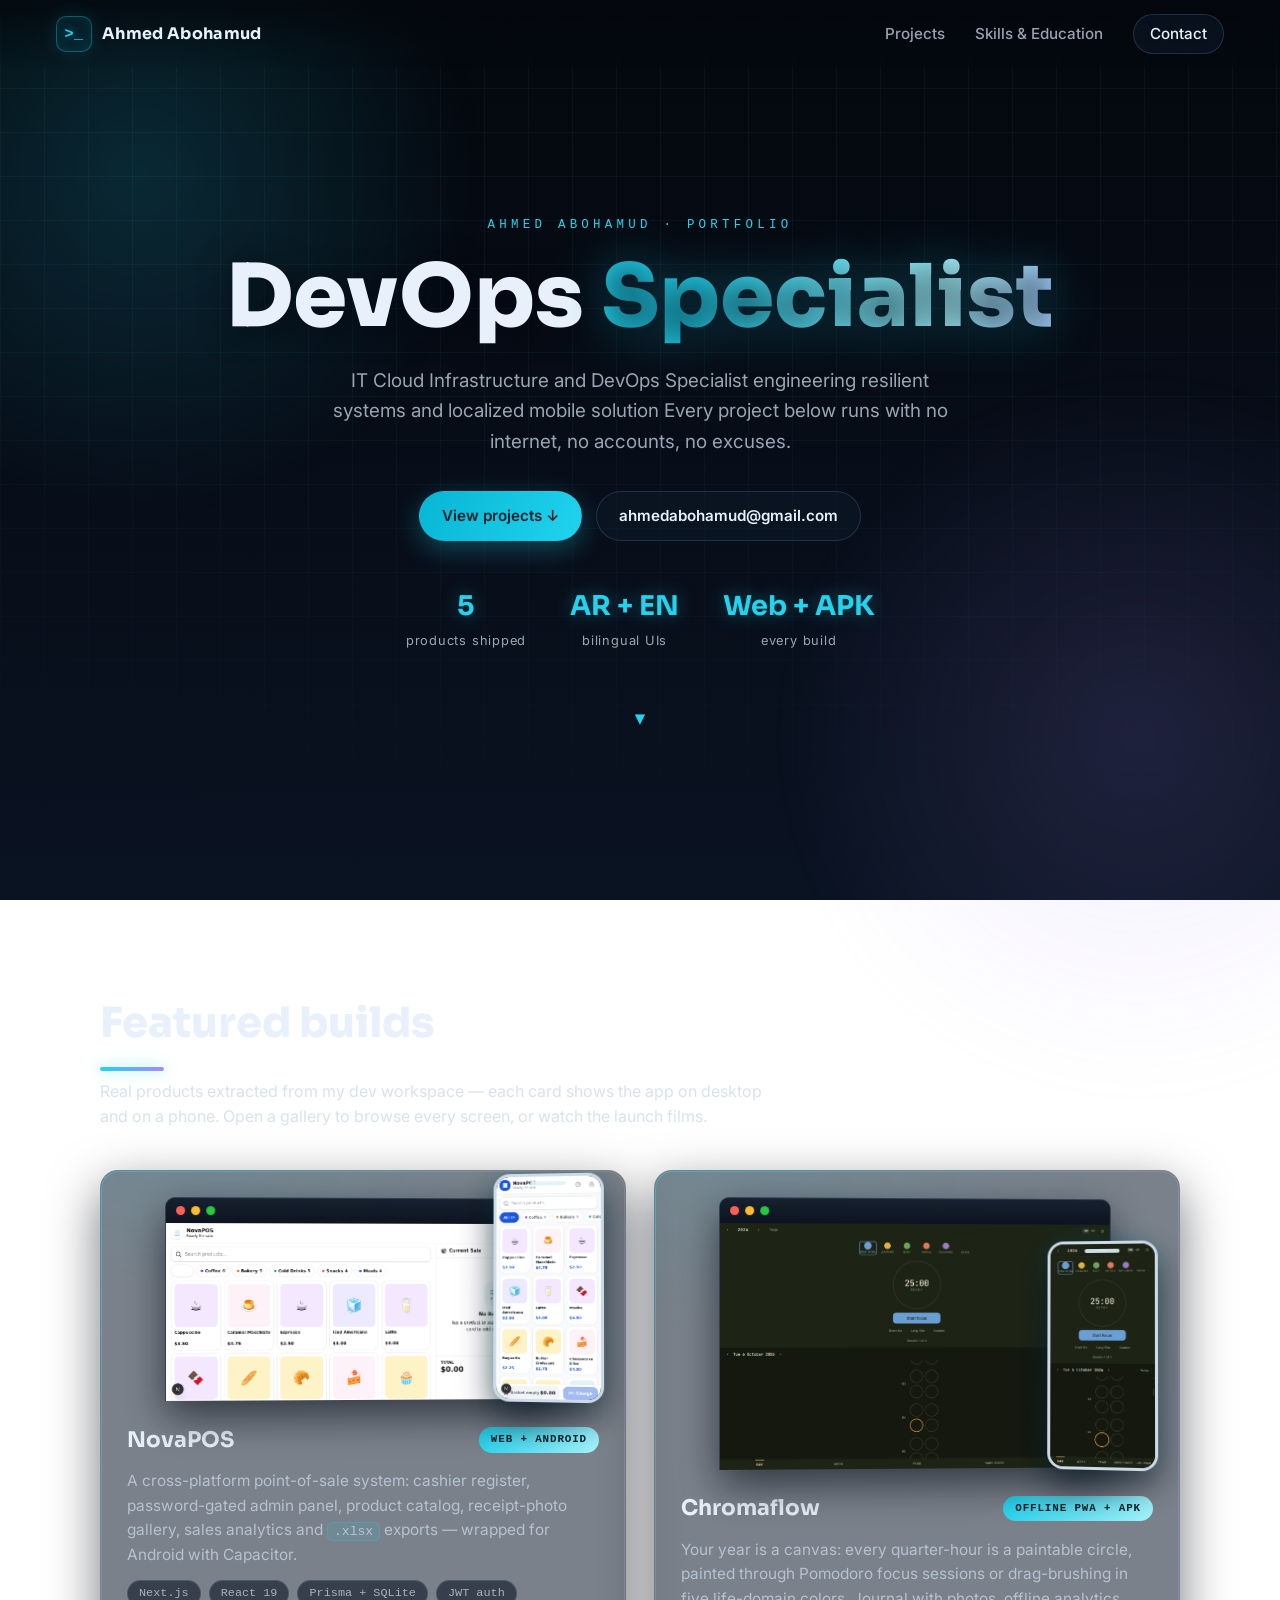
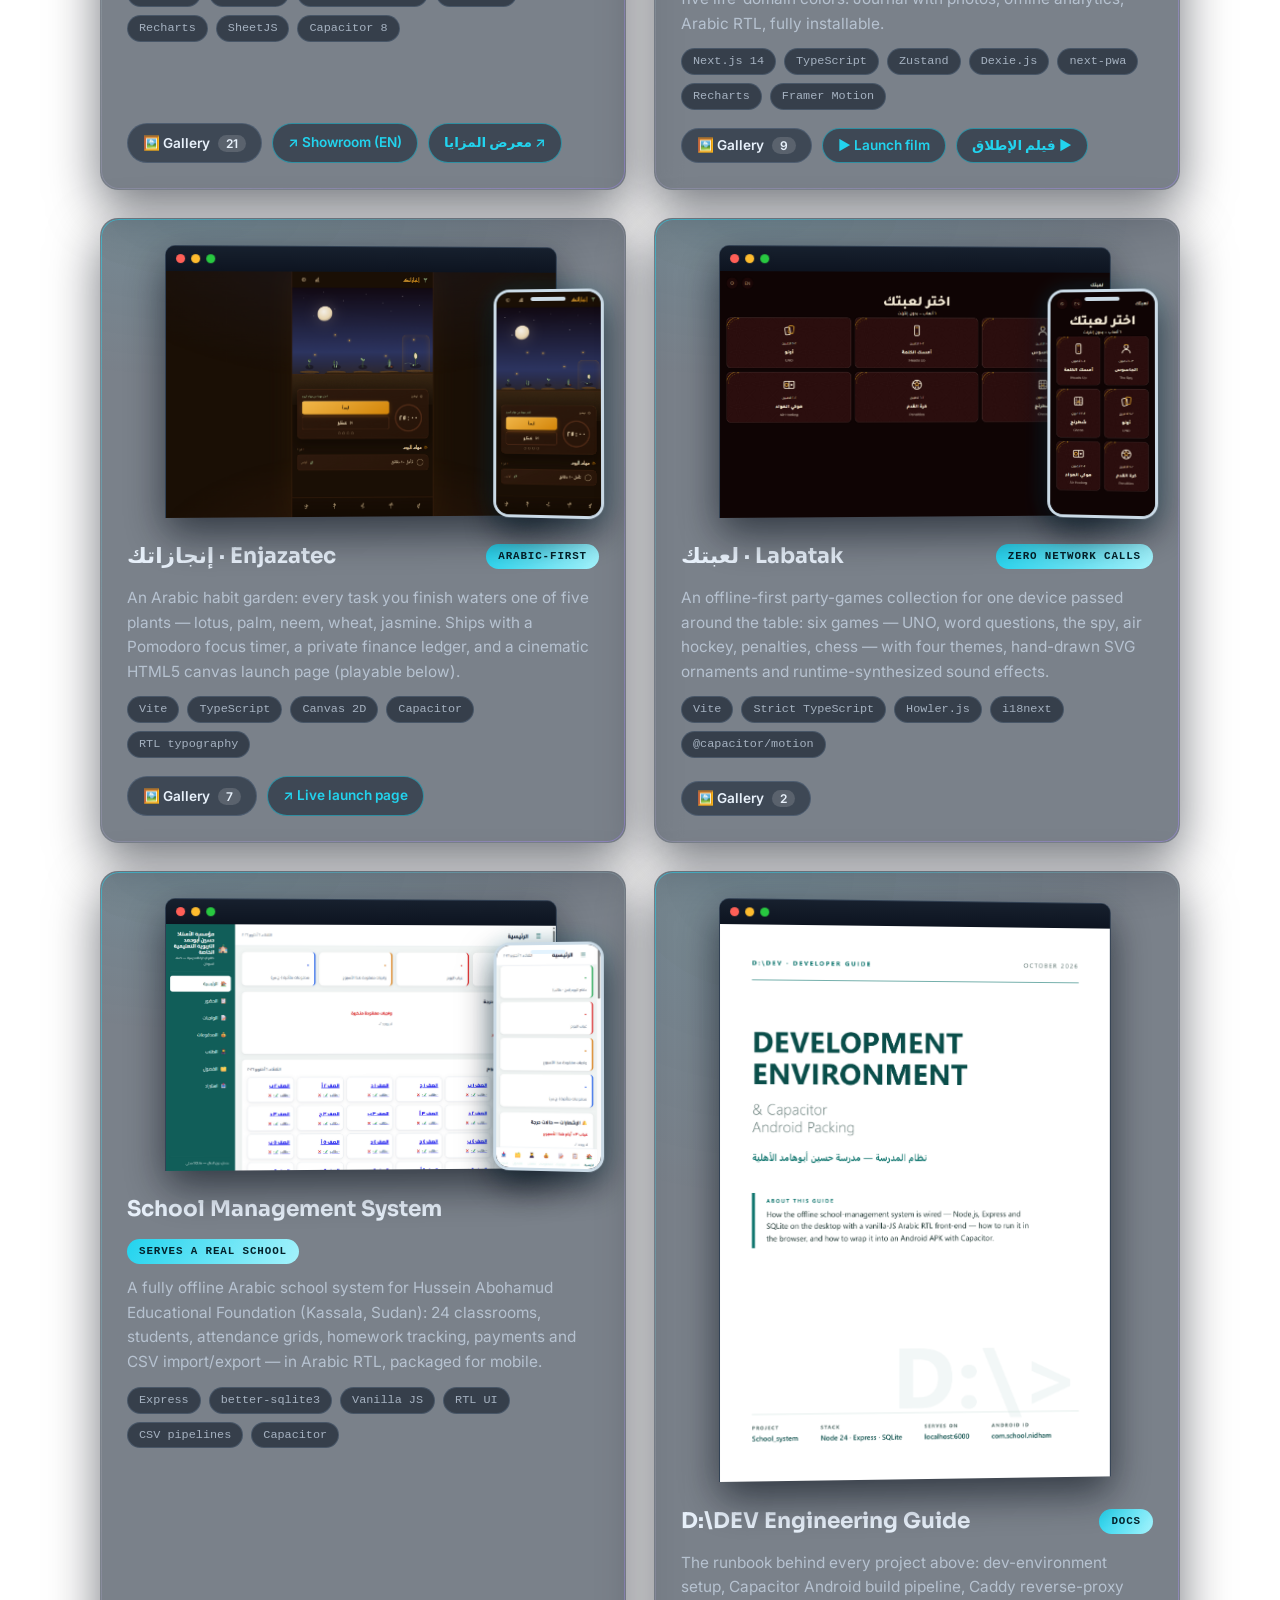
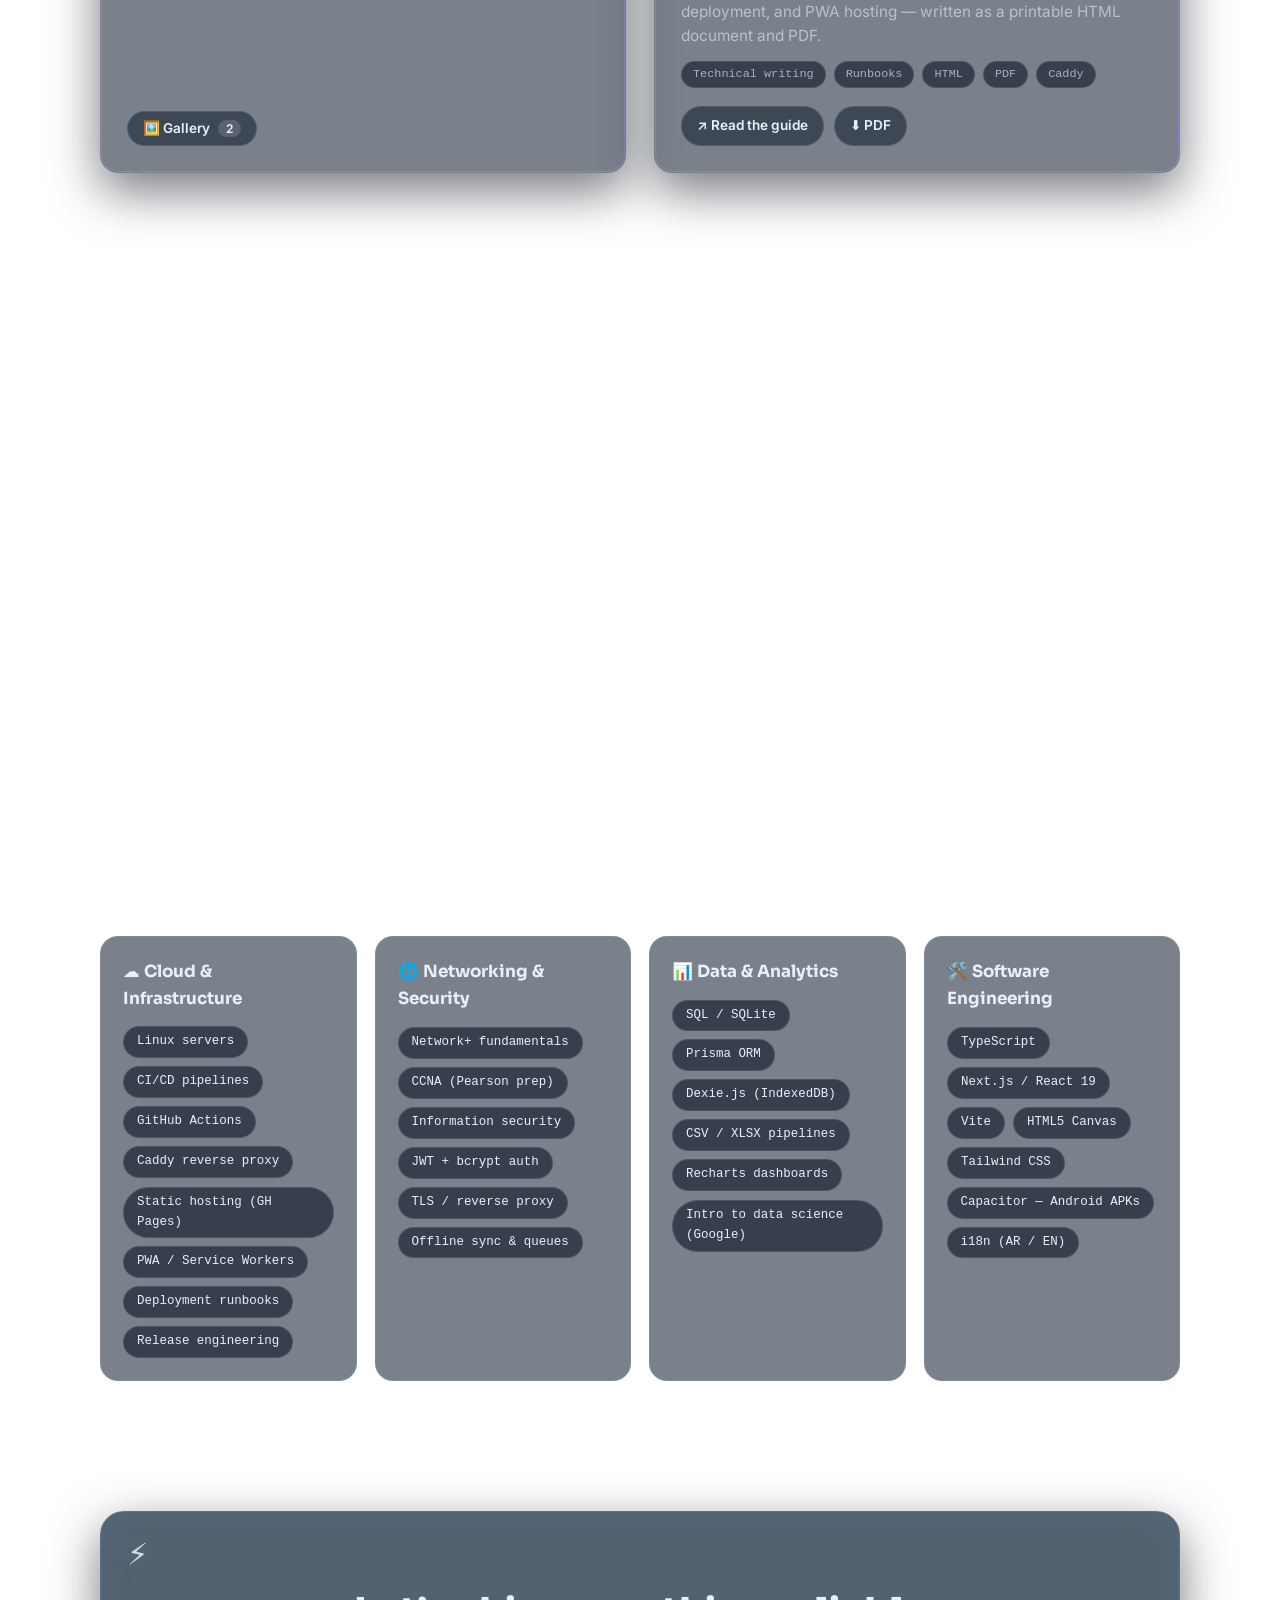
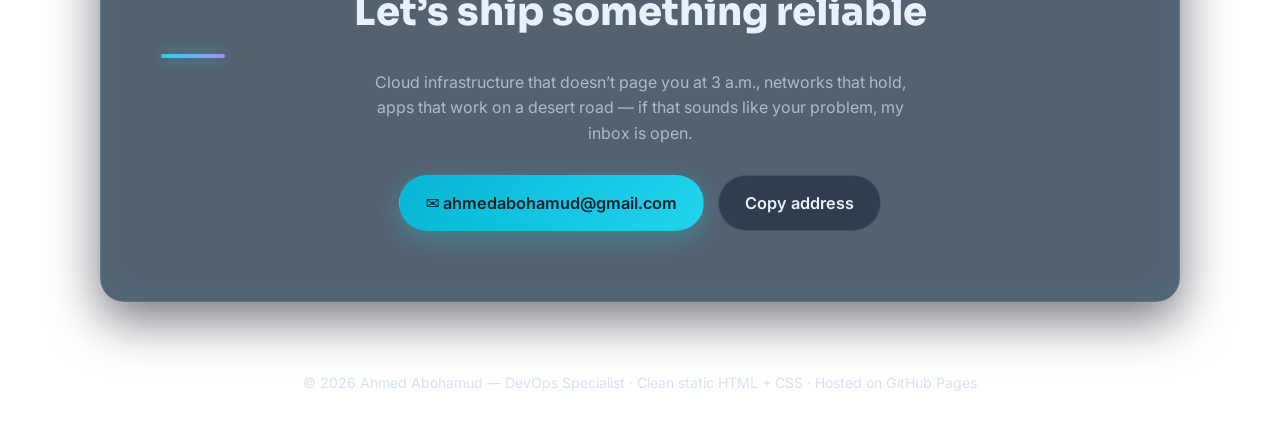
==== commit 8fda3368: "Revise tagline in hero section of index.html Updated tagline to better reflect expertise in IT Cloud" ====
--- a/index.html
+++ b/index.html
@@ -35,8 +35,7 @@
       <p class="eyebrow reveal">AHMED ABOHAMUD · PORTFOLIO</p>
       <h1 class="reveal">DevOps <span class="grad">Specialist</span></h1>
       <p class="tagline reveal">
-        Cloud infrastructure and IT ready — networking fundamentals, Linux servers and CI/CD
-        pipelines by day, <em>offline-first</em> Arabic-friendly mobile apps by night.
+        IT Cloud Infrastructure and DevOps Specialist engineering resilient systems and localized mobile solution
         Every project below runs with no internet, no accounts, no excuses.
       </p>
       <div class="hero-ctas reveal">
